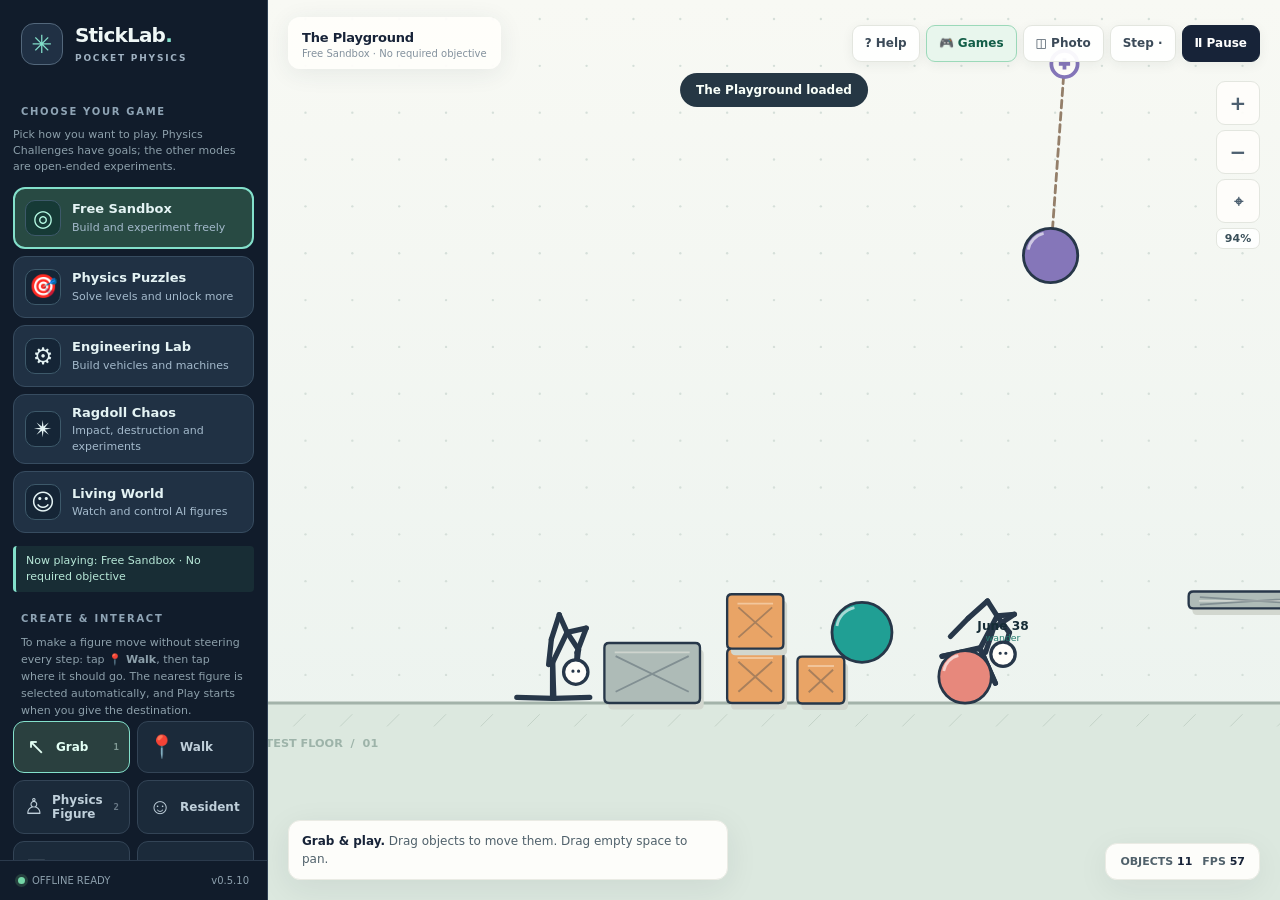
==== src/index.html @ 04e7315c "StickLab v0.5.10: mobile clarity and coordinated carrying" ====
<!DOCTYPE html>
<html lang="en"><head><meta charset="utf-8"><meta name="viewport" content="width=device-width,initial-scale=1,viewport-fit=cover"><meta name="theme-color" content="#111c2b"><title>StickLab · Pocket Physics Sandbox</title><meta name="description" content="Offline-first tiny physics sandbox with stick-figure ragdolls. Works with mouse, keyboard and touch."><link rel="stylesheet" href="./style.css"><link rel="manifest" href="./manifest.webmanifest"><link rel="icon" type="image/svg+xml" href="./icon.svg"></head>
<body><div class="app">
<aside id="sidebar" class="side" aria-label="Sandbox tools"><header class="brand"><div class="brandmark" aria-hidden="true">✳</div><div><h1>StickLab<span style="color:#83e0cb">.</span></h1><small>POCKET PHYSICS</small></div></header><div class="side-scroll">
<div class="eyebrow" id="gameModeSection">Choose Your Game</div>
<p class="fineprint game-intro">Pick how you want to play. Physics Challenges have goals; the other modes are open-ended experiments.</p>
<div class="game-grid" role="group" aria-label="Choose a StickLab game mode">
<button type="button" class="game-card active" data-game="sandbox" aria-pressed="true"><span class="game-symbol">◎</span><span><b>Free Sandbox</b><small>Build and experiment freely</small></span></button>
<button type="button" class="game-card" data-game="puzzles" aria-pressed="false"><span class="game-symbol">🎯</span><span><b>Physics Puzzles</b><small>Solve levels and unlock more</small></span></button>
<button type="button" class="game-card" data-game="engineering" aria-pressed="false"><span class="game-symbol">⚙</span><span><b>Engineering Lab</b><small>Build vehicles and machines</small></span></button>
<button type="button" class="game-card" data-game="chaos" aria-pressed="false"><span class="game-symbol">✴</span><span><b>Ragdoll Chaos</b><small>Impact, destruction and experiments</small></span></button>
<button type="button" class="game-card" data-game="living" aria-pressed="false"><span class="game-symbol">☺</span><span><b>Living World</b><small>Watch and control AI figures</small></span></button>
</div>
<p id="gameModeStatus" class="game-mode-status" aria-live="polite">Now playing: Free Sandbox · No required objective</p>
<div class="eyebrow">Create &amp; interact</div><p class="fineprint">To make a figure move without steering every step: tap <b>📍 Walk</b>, then tap where it should go. The nearest figure is selected automatically, and Play starts when you give the destination.</p><div class="tool-grid" id="toolGrid">
<button class="tool active" data-tool="grab" aria-pressed="true"><span class="glyph">↖</span>Grab <kbd>1</kbd></button><button class="tool walk-tool" data-tool="goto" aria-pressed="false"><span class="glyph">📍</span>Walk</button><button class="tool" data-tool="figure" title="Physical stick figure that can be dragged, pushed, attached or walked"><span class="glyph">♙</span>Physics Figure <kbd>2</kbd></button><button class="tool" data-tool="living"><span class="glyph">☺</span>Resident</button>
<button class="tool" data-tool="box"><span class="glyph">▣</span>Box <kbd>3</kbd></button><button class="tool" data-tool="ball"><span class="glyph">●</span>Ball <kbd>4</kbd></button>
<button class="tool" data-tool="anchor"><span class="glyph">⊕</span>Anchor <kbd>5</kbd></button><button class="tool" data-tool="rope"><span class="glyph">⌁</span>Rope <kbd>6</kbd></button>
<button class="tool" data-tool="spring"><span class="glyph">〽</span>Spring <kbd>7</kbd></button><button class="tool" data-tool="hinge"><span class="glyph">⚙</span>Hinge <kbd>9</kbd></button><button class="tool" data-tool="detach"><span class="glyph">✂</span>Detach</button><button class="tool" data-tool="wheel"><span class="glyph">◉</span>Wheel</button><button class="tool" data-tool="cart"><span class="glyph">▰</span>Motor Cart</button><button class="tool" data-tool="motor"><span class="glyph">⚡</span>Motor</button><button class="tool" data-tool="erase"><span class="glyph">⌫</span>Erase <kbd>8</kbd></button></div>
<div class="eyebrow">Living figures</div>
<label class="resident-toggle"><input type="checkbox" id="aiEnabled" checked> Enable autonomous inhabitants</label>
<p class="fineprint" id="residentStatus" aria-live="polite">Select a resident in Grab mode to take control.</p>
<label class="form-row" for="residentMode">Selected resident's behavior</label><select id="residentMode" aria-label="Resident behavior"><option value="wander">Explore and investigate</option><option value="help">Help · handle nearby objects</option><option value="rest">Rest / idle</option><option value="go">Walking to destination</option></select>
<div class="togglebar"><button class="smallbtn" id="applyResidentMode">Apply behavior</button><button class="smallbtn" id="goHere" type="button">📍 Walk to a point</button><button class="smallbtn" id="dropObject" type="button" disabled>↘ Drop held object</button><button class="smallbtn" id="unhookFigure" type="button">✂ Unhook figure</button><button class="smallbtn" id="releaseResident">Release control</button></div>
<p class="fineprint">Physics Figures are full ragdolls: drag, drop, collide, attach or unhook them. Residents walk automatically. Tap Walk, then tap a destination; a held Help object travels with the resident, and a second resident sharing the grip walks with it. Outside ropes are released and figure bones stay intact. Use Drop held object to release it; Help will ignore that object until the resident moves away or Help is reapplied. Strong pulls can break a grip. The AI toggle affects all figures and does not disable physics.</p>
<div class="eyebrow">Construction material</div><select id="material" aria-label="Select construction material"><option value="wood">Wood · breakable</option><option value="rubber">Rubber · resilient</option><option value="steel">Steel · strongest</option></select><div class="eyebrow" id="challengeSection">Optional Physics Challenges</div><p class="fineprint">Sandbox is always free to play. Choose a level when you want a physics goal; you can return to your sandbox afterward.</p><div class="scene-grid"><button class="scene-btn" data-level="0">01 · First Push</button><button class="scene-btn" data-level="1">02 · Bridge the Gap</button><button class="scene-btn" data-level="2">03 · Over the Wall</button></div><p class="fineprint" id="challengeStatus" aria-live="polite">Sandbox mode · No win condition</p><div class="togglebar"><button class="smallbtn" id="hintLevel">Hint</button><button class="smallbtn" id="restartLevel">Restart level</button><button class="smallbtn" id="nextLevel">Next level</button></div><div class="togglebar"><button class="smallbtn" id="freeSandbox">← Return to Free Sandbox</button></div><div class="eyebrow">Quick worlds</div><div class="scene-grid"><button class="scene-btn" data-scene="playground">Playground</button><button class="scene-btn" data-scene="tower">Tower</button><button class="scene-btn" data-scene="chaos">Chaos</button></div>
<div class="eyebrow">Simulation</div><div class="form-row"><label for="gravity">Gravity</label><strong id="gravNum">780</strong></div><input type="range" id="gravity" min="0" max="1600" step="20" value="780"><div class="form-row"><label for="speed">Time scale</label><strong id="speedNum">1.0×</strong></div><input type="range" id="speed" min="0.25" max="2" step="0.25" value="1"><div class="form-row"><label for="bouncy">Bounce</label><strong id="bounceNum">35%</strong></div><input type="range" id="bouncy" min="0" max="100" step="5" value="35">
<div class="eyebrow">Performance</div><select id="quality" aria-label="Performance profile"><option value="auto">Auto / adaptive</option><option value="eco">Eco / older devices</option><option value="standard">Standard</option><option value="high">High fidelity</option></select>
<div class="eyebrow">World management</div><div class="togglebar"><button class="smallbtn" id="snapshotMenu">Save picture</button></div><label class="form-row" for="saveSlot">Save slot</label><select id="saveSlot" aria-label="Choose world save slot"><option value="1">Slot 1 (v0.1/v0.2 compatible)</option><option value="2">Slot 2</option><option value="3">Slot 3</option></select><div class="togglebar"><button class="smallbtn" id="save">Save</button><button class="smallbtn" id="load">Load</button><button class="smallbtn" id="export">Export</button></div><div class="togglebar"><button class="smallbtn" id="import">Import</button><button class="smallbtn" id="undo">Undo</button><button class="smallbtn" id="reset">Clear</button></div><input type="file" class="hidden" id="fileInput" accept=".json,application/json">
<p class="fineprint">Tap to create. Build carts, motors, and breakable structures. Grab figures and objects to move them. Rope/spring/hinge: tap two objects. Detach: tap a connection or purple anchor to release it; Pin makes new fixed anchors anywhere. Residents explore, dodge hazards and can help push or operate nearby wheels. Motor carts drive themselves; motors can be toggled. Tap a figure to control it with arrows and jump. Drag the empty world to pan; pinch to zoom.</p>
</div><footer class="side-foot"><i class="dot"></i> OFFLINE READY <span style="margin-left:auto">v0.5.10</span></footer></aside>
<main class="stage" id="stage"><canvas id="canvas" aria-label="Interactive physics sandbox world"></canvas>
<div class="topbar"><div class="world-chip"><b id="worldTitle">The Playground</b><p id="subTitle">Everything is an experiment.</p></div><div class="top-actions"><button class="action iconbutton mobilemenu hidden" id="openMenu" aria-label="Open tools">☰</button><button class="action desktop" id="help">? Help</button><button class="action challenge-action" id="challengeAction" type="button" aria-label="Choose a game type">🎮 Games</button><button class="action desktop" id="snapshot" title="Save scene picture">◫ <span class="desktopword">Photo</span></button><button class="action" id="step" title="Advance one physics step">Step ·</button><button class="action main" id="pause">Ⅱ Pause</button></div></div>
<div class="mission-objective hidden" id="missionObjective" role="status" aria-live="polite"></div>
<div class="zoom" role="group" aria-label="Camera zoom and position"><button type="button" id="zoomIn" aria-label="Zoom in">+</button><button type="button" id="zoomOut" aria-label="Zoom out">−</button><button type="button" id="recenter" aria-label="Recenter camera" style="font-size:16px">⌖</button><span class="camera-feedback" id="cameraFeedback" aria-live="polite">100%</span></div>
<div id="notice" class="notice" role="status" aria-live="polite"></div>
<div class="status"><div class="hint" id="hint"><b>Grab &amp; play.</b> Drag objects, or choose a tool to create something.</div><div class="counter"><div>OBJECTS <span id="objectCount">0</span></div><div>FPS <span id="fps">60</span></div></div></div>
<div class="controlpad" id="controlpad" role="group" aria-label="Figure movement controls"><span class="control-label" id="controlHint" role="status">Arrows select a figure</span><button type="button" data-hold="left" aria-label="Select figure and move left">◀</button><button type="button" data-hold="jump" aria-label="Select figure and jump">↑</button><button type="button" data-hold="right" aria-label="Select figure and move right">▶</button></div>
<div class="mobiletools" id="mobileTools"><button data-tool="grab" class="active"><em>↖</em>Grab</button><button data-tool="goto" aria-label="Walk to a point"><em>📍</em>Walk</button><button type="button" id="unhookMobile" aria-label="Unhook a stick figure from ropes" title="Free a figure from external ropes and hinges"><em>✂</em>Unhook</button><button data-tool="figure" aria-label="Add a physics stick figure" title="Place a physical stick figure"><em>♙</em>Physics</button><button data-tool="living"><em>☺</em>Resident</button><button data-tool="box"><em>▣</em>Box</button><button data-tool="ball"><em>●</em>Ball</button><button data-tool="anchor"><em>⊕</em>Pin</button><button data-tool="rope"><em>⌁</em>Rope</button><button data-tool="spring"><em>〽</em>Spring</button><button data-tool="hinge"><em>⚙</em>Hinge</button><button data-tool="detach"><em>✂</em>Detach</button><button data-tool="wheel"><em>◉</em>Wheel</button><button data-tool="cart"><em>▰</em>Cart</button><button data-tool="motor"><em>⚡</em>Motor</button><button data-tool="erase"><em>⌫</em>Erase</button></div>
<section id="puzzlePicker" class="puzzle-picker hidden" role="dialog" aria-modal="true" aria-hidden="true" aria-labelledby="puzzlePickerTitle">
<div class="puzzle-picker-panel">
<div class="puzzle-picker-top">
<div><p class="puzzle-eyebrow">PHYSICS CHALLENGES · OPTIONAL</p><h2 id="puzzlePickerTitle">Choose a physics level</h2><p>Get the blue ball into the green goal using anything you build. Each solved level unlocks the next.</p></div>
<button id="closePuzzlePicker" type="button" class="puzzle-picker-close" aria-label="Close level selector">×</button>
</div>
<div class="puzzle-picker-levels">
<button type="button" data-picker-level="0" class="puzzle-picker-level"><span class="level-marker">01</span><span><strong>First Push</strong><small>Move the ball across the floor.</small></span><b class="level-state">PLAY</b></button>
<button type="button" data-picker-level="1" class="puzzle-picker-level"><span class="level-marker">02</span><span><strong>Bridge the Gap</strong><small>Build a way off the raised platform.</small></span><b class="level-state">LOCKED</b></button>
<button type="button" data-picker-level="2" class="puzzle-picker-level"><span class="level-marker">03</span><span><strong>Over the Wall</strong><small>Find a solution beyond the wall.</small></span><b class="level-state">LOCKED</b></button>
</div>
<p id="puzzlePickerStatus" role="status" aria-live="polite">Level 1 is ready. Finish it to unlock Level 2.</p>
<button id="backFromPuzzlePicker" type="button" class="puzzle-picker-back">← Back to Games</button>
</div>
</section><div id="modalWrap" class="modalwrap" role="presentation"><section class="modal" role="dialog" aria-modal="true" aria-labelledby="modalTitle"><button class="close" id="closeModal" aria-label="Close">×</button><h2 id="modalTitle">Welcome to StickLab</h2><p>Build a little world. Watch its physics. Then see what happens when you interfere.</p><ul><li><b>Grab:</b> drag figures, objects or empty space to pan.</li><li><b>Build:</b> place boxes, balls, anchors and articulated stick figures.</li><li><b>Connect:</b> tap two objects with Rope or Spring selected. Anchors make fixed suspension points.</li><li><b>Live:</b> place a Resident to explore, investigate, avoid hazards and help with experiments. Select one using Grab to take over, then Release to resume its decisions.</li><li><b>Play:</b> tap a stick figure in Grab mode; move with A/D or arrows, jump with W/↑/space. On touch, use the on-screen buttons.</li><li><b>Tools:</b> keys 1–8 switch tools. Scroll to zoom. Space pauses when no figure is being controlled.</li><li><b>Game Modes:</b> use the visible 🎮 Games button to choose Sandbox, Physics Puzzles, Engineering, Ragdoll Chaos or Living World. These are different starting worlds with the same physics tools.</li><li><b>Optional levels:</b> choose Physics Puzzles, then pick a level. Move the blue ball into the green goal, then return to your preserved sandbox whenever you like.</li><li><b>Keep it:</b> Save/Load use device storage; Export/Import transfer scenes between devices.</li></ul><div class="modalactions"><button id="startGame">Start experimenting</button><button class="secondary" id="helpClose">Close</button></div></section></div>
</main></div><script src="./core.js"></script><script src="./levels.js"></script><script src="./machines.js"></script><script src="./inhabitants.js"></script><script src="./locomotion.js"></script><script src="./game.js"></script><script>if((location.protocol==='https:'||location.hostname==='localhost')&&'serviceWorker' in navigator){navigator.serviceWorker.register('./sw.js').catch(function(){})}</script></body></html>
---- src/style.css ----
:root{--ink:#172338;--muted:#708099;--side:#111c2b;--side2:#1b2a3c;--accent:#ffad65;--accent2:#83e0cb;--paper:#f4f5ef;--outline:#dfe4e6;--white:#fff;--danger:#ff7275}*{box-sizing:border-box}html,body{margin:0;height:100%;width:100%;overflow:hidden;font-family:system-ui,-apple-system,'Segoe UI',Roboto,Arial,sans-serif;background:var(--side);color:var(--ink)}button,input,select{font:inherit}button{cursor:pointer}button:focus-visible,input:focus-visible,select:focus-visible{outline:3px solid var(--accent);outline-offset:2px}button:disabled{opacity:.35;cursor:not-allowed}.app{display:grid;grid-template-columns:268px minmax(0,1fr);height:100%;height:100dvh}.side{background:var(--side);color:#eff7f6;display:flex;flex-direction:column;min-height:0;z-index:4;border-right:1px solid #304154}.brand{padding:23px 21px 17px;display:flex;align-items:center;gap:12px}.brandmark{width:42px;height:42px;border:1px solid #53677b;border-radius:13px;display:grid;place-items:center;background:#203044;color:var(--accent2);font-size:25px;font-weight:600}.brand h1{font-size:20px;line-height:1.1;letter-spacing:-.8px;margin:0}.brand small{color:#9fb1c1;letter-spacing:1.8px;font-size:9px;font-weight:800}.side-scroll{padding:3px 13px 16px;overflow:auto;min-height:0;scrollbar-width:thin;scrollbar-color:#435466 transparent}.eyebrow{text-transform:uppercase;font-size:10px;letter-spacing:1.7px;color:#8fa4b5;font-weight:800;margin:21px 8px 10px}.tool-grid{display:grid;grid-template-columns:repeat(2,minmax(0,1fr));gap:7px}.tool{display:flex;align-items:center;gap:8px;text-align:left;padding:12px 10px;border:1px solid #334456;color:#bfcfda;background:#1b2a3a;border-radius:11px;min-height:52px;transition:background .12s,border-color .12s;font-size:12px;font-weight:700}.tool:hover,.smallbtn:hover{background:#283c4d}.tool.active{background:#2a403f;border-color:var(--accent2);color:#e3fff5}.glyph{width:24px;font-size:22px;text-align:center;font-weight:500;font-family:Arial,sans-serif}.tool kbd{margin-left:auto;font-size:9px;opacity:.48}.scene-grid{display:grid;grid-template-columns:repeat(3,1fr);gap:6px}.scene-btn{color:#c9d8dc;background:#203044;border:1px solid #344556;border-radius:9px;padding:9px 0;font-weight:700;font-size:11px}.scene-btn:hover{border-color:var(--accent)}.form-row{display:flex;align-items:center;justify-content:space-between;gap:8px;margin:10px 8px 4px;color:#bfced7;font-size:12px}.form-row strong{font-size:12px;color:#fff;font-variant-numeric:tabular-nums}input[type=range]{width:calc(100% - 16px);margin:6px 8px 10px;accent-color:var(--accent2);height:10px;cursor:pointer}.mode-row{display:flex;margin:8px 7px;gap:6px}.mode{flex:1;background:#1b2a3a;color:#a5b8c6;border:1px solid #34485a;border-radius:9px;padding:9px;font-size:12px;font-weight:700}.mode.active{border-color:var(--accent);color:#fff;background:#363a3f}.fineprint{font-size:11px;line-height:1.55;color:#8c9faa;margin:9px 8px 2px}.side-foot{padding:14px 18px;border-top:1px solid #2b3a4c;color:#8da0ad;display:flex;align-items:center;gap:7px;font-size:10px}.dot{display:inline-block;width:7px;height:7px;background:#74d6a7;border-radius:50%;box-shadow:0 0 0 3px #253f3d}.stage{position:relative;min-width:0;min-height:0;overflow:hidden;background:var(--paper)}canvas{width:100%;height:100%;display:block;touch-action:none;cursor:crosshair}.topbar{position:absolute;top:17px;left:20px;right:20px;display:flex;align-items:center;gap:8px;pointer-events:none;z-index:2}.topbar>*{pointer-events:auto}.world-chip{border-radius:12px;background:#fffefbf0;box-shadow:0 4px 24px #263c4b15;padding:10px 14px;min-width:174px}.world-chip b{font-size:13px;letter-spacing:-.2px}.world-chip p{margin:2px 0 0;font-size:10px;color:#83919d}.top-actions{display:flex;gap:6px;margin-left:auto;flex-wrap:wrap;justify-content:flex-end}.action{border:1px solid #e3e6df;background:#fffffff0;color:#3b4a58;border-radius:9px;min-height:37px;padding:0 12px;font-size:12px;font-weight:750;box-shadow:0 3px 12px #1c2b3710}.action:hover{background:#f5fff9}.action.main{background:var(--ink);color:#fff;border-color:var(--ink)}.action.main:hover{background:#31445c}.action.danger:hover{color:#d53945}.iconbutton{font-size:16px;min-width:38px;padding:0 10px}.status{position:absolute;bottom:20px;left:20px;right:20px;display:flex;align-items:flex-end;gap:10px;pointer-events:none;z-index:2}.hint{background:#fffefcf2;border:1px solid #eaebe4;border-radius:12px;padding:11px 13px;max-width:440px;font-size:12px;line-height:1.5;color:#50616b;box-shadow:0 8px 32px #18273314}.hint b{color:var(--ink)}.counter{margin-left:auto;display:flex;gap:10px;background:#fffefcf0;border:1px solid #eaebe4;border-radius:12px;padding:11px 14px;white-space:nowrap;box-shadow:0 8px 32px #18273310;font-weight:800;font-size:11px;color:#50616b}.counter span{color:#172338}.zoom{position:absolute;right:20px;top:81px;display:flex;flex-direction:column;gap:5px;z-index:2}.zoom button{background:#fffefbe8;border:1px solid #e3e6df;border-radius:9px;color:#4d6070;width:36px;height:36px;font-weight:800;font-size:20px}.controlpad{position:absolute;bottom:92px;right:20px;display:none;gap:7px;z-index:2}.controlpad button{touch-action:none;user-select:none;width:48px;height:48px;background:#192838dd;border:1px solid #52687a;color:white;border-radius:12px;font-weight:900;font-size:18px}.controlpad button:active{background:#ffad65;color:#202c39}.mobiletools{display:none}.notice{position:absolute;left:50%;top:73px;transform:translateX(-50%);background:#1b2d3cf2;color:#f8fff9;padding:10px 16px;border-radius:999px;font-size:12px;font-weight:700;opacity:0;pointer-events:none;transition:opacity .16s;z-index:6;max-width:90%;text-align:center}.notice.show{opacity:1}.modalwrap{position:absolute;inset:0;background:#08172788;z-index:10;display:none;align-items:center;justify-content:center;padding:20px}.modalwrap.open{display:flex}.modal{background:white;border-radius:20px;padding:24px;width:min(520px,100%);box-shadow:0 16px 80px #0004}.modal h2{font-size:22px;margin:0 0 8px;letter-spacing:-.6px}.modal p,.modal li{color:#596b76;font-size:13px;line-height:1.6}.modal ul{padding-left:19px}.modal .close{float:right;border:0;background:#edf1ef;border-radius:7px;padding:5px 10px;font-size:17px}.modal .modalactions{display:flex;gap:9px;flex-wrap:wrap}.modal .modalactions button{background:#172338;color:#fff;border:0;padding:10px 15px;border-radius:9px}.modal .modalactions button.secondary{background:#edf2f1;color:#172338}.togglebar{display:flex;gap:8px;margin:14px 6px 2px}.smallbtn{padding:9px 11px;border:1px solid #34485a;background:#203044;color:#bed0d9;border-radius:9px;font-size:11px;flex:1;font-weight:700}select{background:#203044;border:1px solid #34485a;border-radius:8px;padding:9px;color:#fff;width:calc(100% - 16px);margin:5px 8px}.hidden{display:none!important}@media(max-width:900px){.app{grid-template-columns:218px minmax(0,1fr)}.brand{padding:19px 12px}.side-scroll{padding:0 8px 12px}.tool{padding:10px 7px;gap:5px}.topbar{top:12px;left:12px;right:12px}.world-chip{min-width:145px}.status{bottom:12px;left:12px;right:12px}.hint{font-size:11px}.action{padding:0 9px;font-size:11px}}@media(max-width:690px){.app{display:block}.side{position:absolute;left:0;top:0;bottom:0;width:min(300px,85vw);box-shadow:8px 0 30px #09182730;transform:translateX(-105%);transition:transform .16s;z-index:8}.side.open{transform:translateX(0)}.stage{height:100%;height:100dvh}.topbar{top:10px;left:9px;right:9px}.world-chip{padding:9px 11px;min-width:134px}.world-chip b{font-size:12px}.top-actions{gap:4px}.action{font-size:11px;min-height:35px;padding:0 9px}.action.desktop{display:none}.top-actions .mobilemenu{display:block}.zoom{top:78px;right:10px}.status{bottom:79px;left:10px;right:10px}.hint{max-width:270px;padding:9px 10px;font-size:11px}.counter{padding:8px 10px;gap:6px;font-size:10px}.mobiletools{position:absolute;bottom:0;left:0;right:0;display:flex;gap:5px;overflow-x:auto;padding:7px 8px calc(7px + env(safe-area-inset-bottom,0px));background:#142132f5;z-index:3;scrollbar-width:none}.mobiletools::-webkit-scrollbar{display:none}.mobiletools button{border:1px solid #35485b;background:#203246;color:#d6e5e9;border-radius:9px;padding:7px 11px;min-width:59px;display:flex;flex-direction:column;align-items:center;gap:2px;font-size:10px;font-weight:750}.mobiletools button.active{border-color:#83e0cb;color:#9ff2dc;background:#304840}.mobiletools button em{font-style:normal;font-size:18px}.controlpad{display:flex;bottom:174px;right:10px}.notice{top:60px}}@media(max-width:380px){.world-chip{min-width:117px}.topbar .world-chip p{font-size:9px}.counter{display:none}.hint{max-width:225px}}

/* Challenge controls and vehicle affordances. Low-end devices keep the same simple styling. */
.scene-btn:disabled{opacity:.43;cursor:not-allowed;filter:grayscale(1)}
.scene-btn[data-level].active{background:#daeee5;border-color:#209f94;color:#16594d}
#challengeStatus{min-height:2.5em;margin:8px 0;font-size:12px;line-height:1.45}
#nextLevel:disabled{opacity:.4;cursor:not-allowed}

/* Compact living-world controls scale down without decorative bitmaps. */
.resident-toggle{display:flex;align-items:center;gap:9px;font-size:12px;line-height:1.35;margin:12px 0;color:#b8ddd0}
.resident-toggle input{width:18px;height:18px;accent-color:#209f94;flex:none}
#residentStatus{min-height:3em}
#residentMode:disabled,#applyResidentMode:disabled,#releaseResident:disabled{opacity:.5;cursor:not-allowed}

/* Mobile interaction fixes: visible camera feedback and large, reachable tap targets. */
.zoom{z-index:5}
.zoom button{width:44px;height:44px;min-width:44px;min-height:44px;touch-action:manipulation;cursor:pointer}
.zoom button:active{background:#d9f5ec;color:#165447}
.camera-feedback{display:block;font-size:11px;text-align:center;color:#394f59;background:#fffffff2;border:1px solid #e3e6df;border-radius:7px;padding:3px 0;font-weight:750;pointer-events:none}
.controlpad{z-index:5;flex-wrap:wrap;justify-content:flex-end;max-width:220px}
.controlpad .control-label{flex-basis:100%;text-align:center;color:#192838;background:#ffffffef;border-radius:8px;padding:5px 7px;font-size:11px;font-weight:750;letter-spacing:.05px;line-height:1.3;pointer-events:none}
.controlpad button{min-width:52px;min-height:52px;cursor:pointer}

/* Responsive game chrome — layout follows both screen dimensions and touch input.
   The Canvas remains unobstructed and the full tool palette stays reachable. */
@media (max-width:690px), (max-width:1180px) and (pointer:coarse) {
  .app{display:block;min-height:0;width:100%;height:100%;height:100dvh}
  .side{position:absolute;left:0;top:0;bottom:0;width:min(300px,88vw);box-shadow:8px 0 30px #09182730;transform:translateX(-105%);transition:transform .16s;z-index:8}
  .side.open{transform:translateX(0)}
  .stage{height:100%;height:100dvh;min-width:0}
  .topbar{top:calc(8px + env(safe-area-inset-top,0px));left:calc(9px + env(safe-area-inset-left,0px));right:calc(9px + env(safe-area-inset-right,0px));display:grid;grid-template-columns:minmax(0,1fr);align-items:start;gap:7px;z-index:4}
  .world-chip{min-width:0;width:100%;max-width:none;padding:8px 11px}
  .world-chip b{display:block;white-space:nowrap;overflow:hidden;text-overflow:ellipsis;font-size:12px}
  .world-chip p{white-space:nowrap;overflow:hidden;text-overflow:ellipsis}
  .top-actions{margin:0;width:100%;display:grid;grid-template-columns:repeat(4,minmax(0,1fr));align-items:stretch;gap:5px;flex-wrap:nowrap}
  .action{min-height:44px;min-width:0;height:44px;padding:0 4px;font-size:11px;white-space:nowrap;overflow:hidden;text-overflow:ellipsis}
  .action.desktop{display:none}
  .top-actions .mobilemenu{display:block}
  .zoom{top:calc(139px + env(safe-area-inset-top,0px));right:calc(10px + env(safe-area-inset-right,0px));left:auto;z-index:5}
  .status{bottom:calc(80px + env(safe-area-inset-bottom,0px));left:calc(10px + env(safe-area-inset-left,0px));right:calc(10px + env(safe-area-inset-right,0px))}
  .hint{max-width:min(60vw,270px);padding:9px 10px;font-size:11px}
  .counter{padding:8px 10px;gap:6px;font-size:10px}
  .controlpad{display:flex;bottom:calc(154px + env(safe-area-inset-bottom,0px));right:calc(10px + env(safe-area-inset-right,0px));z-index:5}
  .mobiletools{position:absolute;bottom:0;left:0;right:0;display:flex;gap:5px;overflow-x:auto;padding:7px calc(8px + env(safe-area-inset-right,0px)) calc(7px + env(safe-area-inset-bottom,0px)) calc(8px + env(safe-area-inset-left,0px));background:#142132f5;z-index:3;scrollbar-width:none}
  .mobiletools::-webkit-scrollbar{display:none}
  .mobiletools button{border:1px solid #35485b;background:#203246;color:#d6e5e9;border-radius:9px;padding:7px 11px;min-width:59px;min-height:50px;display:flex;flex-direction:column;align-items:center;gap:2px;font-size:10px;font-weight:750}
  .mobiletools button.active{border-color:#83e0cb;color:#9ff2dc;background:#304840}
  .mobiletools button em{font-style:normal;font-size:18px}
  .notice{top:calc(125px + env(safe-area-inset-top,0px));max-width:75%;font-size:11px}
}
/* A very short portrait uses a horizontal camera row to clear the D-pad. */
@media (max-width:690px) and (max-height:620px) and (orientation:portrait) {
  .zoom{top:calc(137px + env(safe-area-inset-top,0px));left:calc(10px + env(safe-area-inset-left,0px));right:auto;flex-direction:row;align-items:center}
  .camera-feedback{min-width:47px;padding:10px 4px}
  .status .counter{display:none}
}
/* Horizontal touch tablets have room for one toolbar line and an unobscured stage. */
@media (min-width:691px) and (min-height:561px) and (max-width:1180px) and (pointer:coarse) {
  .topbar{display:flex;align-items:center;gap:8px}
  .world-chip{width:auto;flex:0 1 190px}
  .top-actions{display:flex;width:auto;flex:0 0 auto;margin-left:auto;gap:6px}
  .action{min-width:44px;padding:0 10px}
  .zoom{top:calc(78px + env(safe-area-inset-top,0px))}
  .notice{top:calc(75px + env(safe-area-inset-top,0px))}
}
/* Short, rotated screens: action row, camera row, then gameplay with movement pad.
   HUD statistics are hidden, but still available in the tools/settings drawer. */
@media (max-height:560px) and (orientation:landscape) and (pointer:coarse),
       (max-width:690px) and (max-height:560px) and (orientation:landscape) {
  .topbar{top:calc(7px + env(safe-area-inset-top,0px));left:calc(8px + env(safe-area-inset-left,0px));right:calc(8px + env(safe-area-inset-right,0px));display:grid;grid-template-columns:minmax(92px,28%) minmax(0,1fr);gap:7px;align-items:center}
  .world-chip{height:44px;min-width:0;width:100%;padding:6px 8px;overflow:hidden}
  .world-chip b{font-size:11px}
  .world-chip p{font-size:9px;margin-top:0}
  .top-actions{display:grid;grid-template-columns:repeat(4,minmax(0,1fr));gap:4px;width:100%;margin:0}
  .action{min-width:0;min-height:44px;height:44px;padding:0 3px;font-size:clamp(10px,1.6vw,12px)}
  .zoom{top:calc(65px + env(safe-area-inset-top,0px));left:calc(8px + env(safe-area-inset-left,0px));right:auto;flex-direction:row;align-items:center;gap:5px}
  .zoom button{width:40px;height:40px;min-width:40px;min-height:40px}
  .camera-feedback{min-width:43px;padding:9px 3px}
  .controlpad{bottom:calc(72px + env(safe-area-inset-bottom,0px));right:calc(8px + env(safe-area-inset-right,0px));max-width:202px;gap:5px}
  .controlpad button{min-width:46px;width:46px;min-height:46px;height:46px}
  .controlpad .control-label{padding:3px 5px;font-size:10px}
  .status{display:none}
  .notice{top:calc(58px + env(safe-area-inset-top,0px));left:61%;max-width:40%}
  .mobiletools button{min-height:46px}
}
/* Tiny views: retain touch targets and remove nonessential button words. */
@media (max-width:380px) {
  .top-actions #snapshot .desktopword{display:none}
  .topbar .world-chip p{font-size:10px}
  .hint{max-width:190px}
}

/* Optional levels are discoverable without obstructing sandbox play. */
.challenge-action{background:#e8f6ed;color:#135e48;border-color:#9bd9b9;font-weight:850}
.challenge-action:hover,.challenge-action:focus-visible{background:#d9f4e6}
.mission-objective{position:absolute;top:78px;left:20px;max-width:min(410px,calc(100% - 125px));z-index:3;background:#e9fff0f4;border:1px solid #93d6b1;color:#174b35;box-shadow:0 5px 20px #1b392016;border-radius:11px;padding:10px 13px;font-size:12px;font-weight:700;line-height:1.4;pointer-events:none}
.hint-tool{display:block;color:#526675;font-size:11px;margin-top:5px;font-weight:400}
#challengeSection{scroll-margin-block:22px}
@media (max-width:1050px) and (min-width:691px){
 .top-actions #snapshot{display:none}
 .topbar{gap:6px}
 .topbar .world-chip{min-width:0;flex-shrink:1}
}
@media (max-width:690px),(max-width:1180px) and (pointer:coarse){
 .mission-objective{top:calc(140px + env(safe-area-inset-top,0px));left:calc(10px + env(safe-area-inset-left,0px));max-width:calc(100% - 85px);font-size:11px;padding:8px 10px}
 .top-actions .challenge-action{padding:0 3px;font-size:11px}
}
@media (max-height:620px) and (pointer:coarse),(max-height:620px) and (max-width:690px){
 .mission-objective{display:none}
}

/* Real game-type selection: readable in the narrow Android drawer and on desktop. */
#gameModeSection{scroll-margin-top:10px}
.game-intro{margin:7px 0 12px;line-height:1.45}
.game-grid{display:grid;grid-template-columns:1fr;gap:7px;margin:9px 0 13px}
.game-card{width:100%;min-height:62px;display:flex;align-items:center;gap:11px;padding:9px 11px;text-align:left;background:#203144;color:#e4f3f4;border:1px solid #374c60;border-radius:12px;cursor:pointer;touch-action:manipulation;transition:background .1s,border-color .1s}
.game-card .game-symbol{width:36px;min-width:36px;height:36px;display:flex;align-items:center;justify-content:center;font-size:23px;background:#152536;border:1px solid #3d596a;border-radius:10px}
.game-card b{display:block;font-size:13px;line-height:1.35}
.game-card small{display:block;font-size:11px;color:#a4bacc;line-height:1.4;margin-top:2px}
.game-card.active,.game-card[aria-pressed="true"]{background:#284a43;border:2px solid #83e0cb;padding:8px 10px}
.game-card.active .game-symbol{background:#163a36;color:#b5fbe4}
.game-card:focus-visible{outline:3px solid #ffad65;outline-offset:2px}
.game-mode-status{font-size:11px;color:#b7e8d8;line-height:1.45;border-left:3px solid #83e0cb;padding:7px 10px;margin:0 0 17px;background:#182d35;border-radius:4px}
@media (max-width:690px),(max-width:1180px) and (pointer:coarse) {
 .top-actions .challenge-action{font-size:11px;white-space:nowrap;min-width:0}
 .game-card{min-height:64px}
}

/* Dedicated Physics Puzzle chooser: independent of sidebar scroll position. */
.puzzle-picker{position:fixed;inset:0;z-index:40;display:flex;justify-content:center;align-items:center;background:#0b182acb;padding:calc(12px + env(safe-area-inset-top,0px)) calc(12px + env(safe-area-inset-right,0px)) calc(12px + env(safe-area-inset-bottom,0px)) calc(12px + env(safe-area-inset-left,0px))}
.puzzle-picker-panel{width:min(520px,100%);max-height:100%;overflow-y:auto;overscroll-behavior:contain;border-radius:18px;padding:clamp(16px,4vw,26px);background:#f8faf8;box-shadow:0 22px 80px #04132475;color:#18283a}
.puzzle-picker-top{display:flex;align-items:flex-start;justify-content:space-between;gap:12px}
.puzzle-picker-top h2{margin:0;font-size:clamp(19px,4vw,26px);line-height:1.15}
.puzzle-picker-top p{font-size:13px;color:#526777;line-height:1.45;margin:7px 0 14px}
.puzzle-picker-top .puzzle-eyebrow{font-size:10px;color:#197d67;font-weight:850;letter-spacing:1.3px;margin:0 0 6px}
.puzzle-picker-close{flex:0 0 44px;width:44px;height:44px;border-radius:11px;background:#e9efed;border:1px solid #d5e1da;color:#233b47;font-size:26px}
.puzzle-picker-levels{display:grid;gap:9px}
.puzzle-picker-level{width:100%;min-height:75px;display:flex;gap:12px;align-items:center;text-align:left;padding:12px;border:2px solid #b0d9c9;border-radius:12px;background:#effbf3;color:#172e36;cursor:pointer;touch-action:manipulation}
.puzzle-picker-level:focus-visible{outline:3px solid #ffac5a;outline-offset:2px}
.puzzle-picker-level .level-marker{display:grid;place-items:center;width:42px;height:42px;flex:0 0 42px;border-radius:11px;background:#c8efe1;color:#19624c;font-size:17px;font-weight:850}
.puzzle-picker-level>span:nth-child(2){flex:1;min-width:0}
.puzzle-picker-level strong{display:block;font-size:15px}
.puzzle-picker-level small{display:block;font-size:12px;line-height:1.4;color:#586e74;margin-top:3px}
.puzzle-picker-level .level-state{font-size:11px;letter-spacing:.3px;color:#157654;white-space:nowrap}
.puzzle-picker-level[disabled]{cursor:not-allowed;border-color:#e1e7e6;background:#f1f3f3;opacity:.76}
.puzzle-picker-level[disabled] .level-marker{background:#dfe5e4;color:#617479}
.puzzle-picker-level[disabled] .level-state{color:#758486}
#puzzlePickerStatus{font-size:12px;color:#49635a;margin:12px 0;line-height:1.5}
.puzzle-picker-back{width:100%;min-height:44px;border-radius:10px;border:1px solid #d2ded9;background:white;color:#38525b;font-size:13px;font-weight:750}
@media (max-height:480px) and (orientation:landscape){
 .puzzle-picker{align-items:stretch;padding:6px calc(8px + env(safe-area-inset-right,0px)) 6px calc(8px + env(safe-area-inset-left,0px))}
 .puzzle-picker-panel{width:min(680px,100%);padding:10px 16px}
 .puzzle-picker-top p{margin:3px 0 7px}
 .puzzle-picker-levels{grid-template-columns:repeat(3,minmax(0,1fr));gap:6px}
 .puzzle-picker-level{min-height:66px;padding:7px;gap:5px;flex-wrap:wrap}
 .puzzle-picker-level .level-marker{width:28px;height:28px;flex:0 0 28px;font-size:11px}
 .puzzle-picker-level strong{font-size:12px}
 .puzzle-picker-level small{font-size:10px}
 .puzzle-picker-level .level-state{font-size:10px}
 #puzzlePickerStatus{margin:7px 0}
}

/* A sidebar animating out must never intercept a quick destination tap. */
@media (max-width:690px), (max-width:1180px) and (pointer:coarse) {
 .side:not(.open){pointer-events:none}
 .side.open{pointer-events:auto}
}
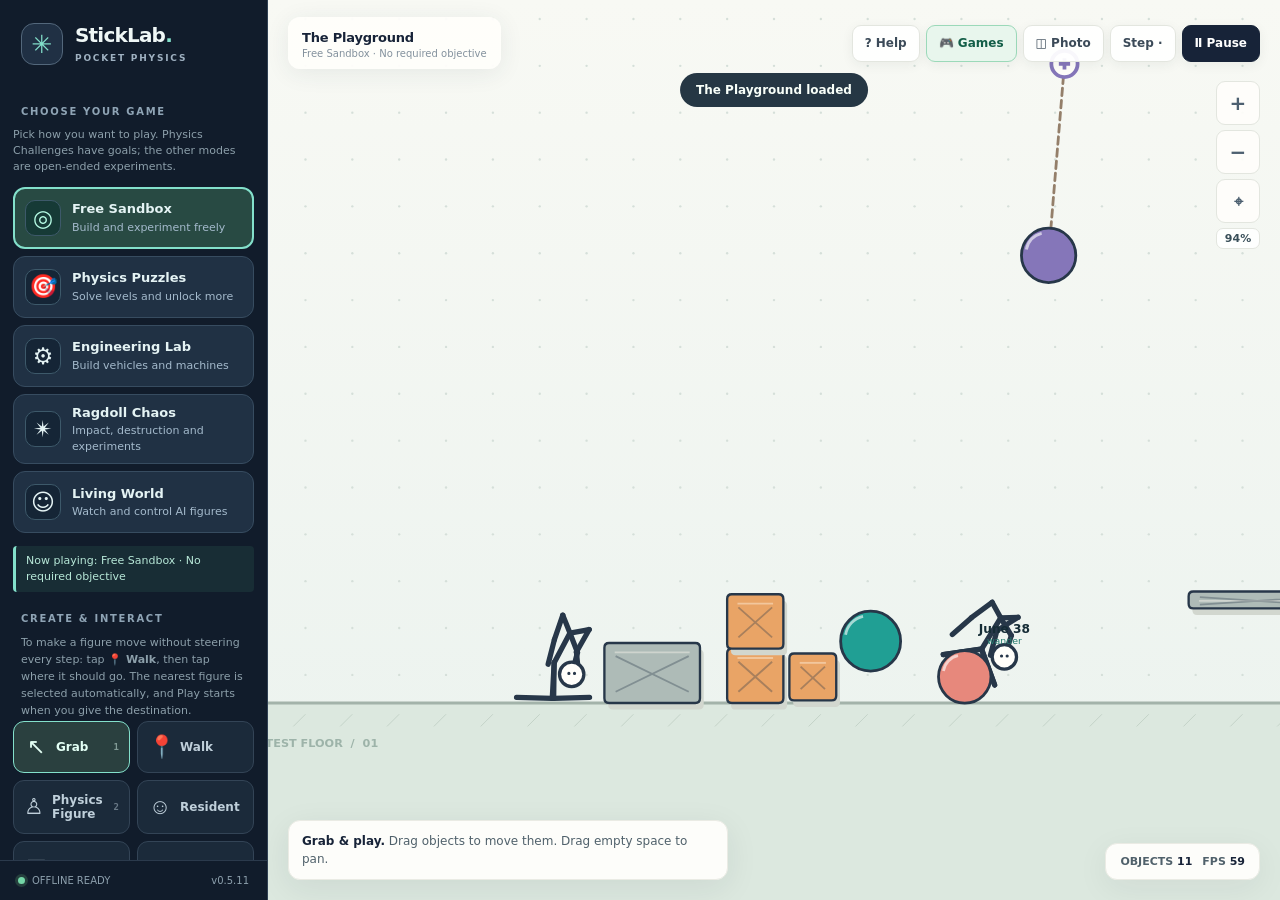
==== commit ca3bd452: "StickLab v0.5.11: add Double Gate challenge" ====
--- a/src/index.html
+++ b/src/index.html
@@ -23,12 +23,12 @@
 <label class="form-row" for="residentMode">Selected resident's behavior</label><select id="residentMode" aria-label="Resident behavior"><option value="wander">Explore and investigate</option><option value="help">Help · handle nearby objects</option><option value="rest">Rest / idle</option><option value="go">Walking to destination</option></select>
 <div class="togglebar"><button class="smallbtn" id="applyResidentMode">Apply behavior</button><button class="smallbtn" id="goHere" type="button">📍 Walk to a point</button><button class="smallbtn" id="dropObject" type="button" disabled>↘ Drop held object</button><button class="smallbtn" id="unhookFigure" type="button">✂ Unhook figure</button><button class="smallbtn" id="releaseResident">Release control</button></div>
 <p class="fineprint">Physics Figures are full ragdolls: drag, drop, collide, attach or unhook them. Residents walk automatically. Tap Walk, then tap a destination; a held Help object travels with the resident, and a second resident sharing the grip walks with it. Outside ropes are released and figure bones stay intact. Use Drop held object to release it; Help will ignore that object until the resident moves away or Help is reapplied. Strong pulls can break a grip. The AI toggle affects all figures and does not disable physics.</p>
-<div class="eyebrow">Construction material</div><select id="material" aria-label="Select construction material"><option value="wood">Wood · breakable</option><option value="rubber">Rubber · resilient</option><option value="steel">Steel · strongest</option></select><div class="eyebrow" id="challengeSection">Optional Physics Challenges</div><p class="fineprint">Sandbox is always free to play. Choose a level when you want a physics goal; you can return to your sandbox afterward.</p><div class="scene-grid"><button class="scene-btn" data-level="0">01 · First Push</button><button class="scene-btn" data-level="1">02 · Bridge the Gap</button><button class="scene-btn" data-level="2">03 · Over the Wall</button></div><p class="fineprint" id="challengeStatus" aria-live="polite">Sandbox mode · No win condition</p><div class="togglebar"><button class="smallbtn" id="hintLevel">Hint</button><button class="smallbtn" id="restartLevel">Restart level</button><button class="smallbtn" id="nextLevel">Next level</button></div><div class="togglebar"><button class="smallbtn" id="freeSandbox">← Return to Free Sandbox</button></div><div class="eyebrow">Quick worlds</div><div class="scene-grid"><button class="scene-btn" data-scene="playground">Playground</button><button class="scene-btn" data-scene="tower">Tower</button><button class="scene-btn" data-scene="chaos">Chaos</button></div>
+<div class="eyebrow">Construction material</div><select id="material" aria-label="Select construction material"><option value="wood">Wood · breakable</option><option value="rubber">Rubber · resilient</option><option value="steel">Steel · strongest</option></select><div class="eyebrow" id="challengeSection">Optional Physics Challenges</div><p class="fineprint">Sandbox is always free to play. Choose a level when you want a physics goal; you can return to your sandbox afterward.</p><div class="scene-grid"><button class="scene-btn" data-level="0">01 · First Push</button><button class="scene-btn" data-level="1">02 · Bridge the Gap</button><button class="scene-btn" data-level="2">03 · Over the Wall</button><button class="scene-btn" data-level="3">04 · Double Gate</button></div><p class="fineprint" id="challengeStatus" aria-live="polite">Sandbox mode · No win condition</p><div class="togglebar"><button class="smallbtn" id="hintLevel">Hint</button><button class="smallbtn" id="restartLevel">Restart level</button><button class="smallbtn" id="nextLevel">Next level</button></div><div class="togglebar"><button class="smallbtn" id="freeSandbox">← Return to Free Sandbox</button></div><div class="eyebrow">Quick worlds</div><div class="scene-grid"><button class="scene-btn" data-scene="playground">Playground</button><button class="scene-btn" data-scene="tower">Tower</button><button class="scene-btn" data-scene="chaos">Chaos</button></div>
 <div class="eyebrow">Simulation</div><div class="form-row"><label for="gravity">Gravity</label><strong id="gravNum">780</strong></div><input type="range" id="gravity" min="0" max="1600" step="20" value="780"><div class="form-row"><label for="speed">Time scale</label><strong id="speedNum">1.0×</strong></div><input type="range" id="speed" min="0.25" max="2" step="0.25" value="1"><div class="form-row"><label for="bouncy">Bounce</label><strong id="bounceNum">35%</strong></div><input type="range" id="bouncy" min="0" max="100" step="5" value="35">
 <div class="eyebrow">Performance</div><select id="quality" aria-label="Performance profile"><option value="auto">Auto / adaptive</option><option value="eco">Eco / older devices</option><option value="standard">Standard</option><option value="high">High fidelity</option></select>
 <div class="eyebrow">World management</div><div class="togglebar"><button class="smallbtn" id="snapshotMenu">Save picture</button></div><label class="form-row" for="saveSlot">Save slot</label><select id="saveSlot" aria-label="Choose world save slot"><option value="1">Slot 1 (v0.1/v0.2 compatible)</option><option value="2">Slot 2</option><option value="3">Slot 3</option></select><div class="togglebar"><button class="smallbtn" id="save">Save</button><button class="smallbtn" id="load">Load</button><button class="smallbtn" id="export">Export</button></div><div class="togglebar"><button class="smallbtn" id="import">Import</button><button class="smallbtn" id="undo">Undo</button><button class="smallbtn" id="reset">Clear</button></div><input type="file" class="hidden" id="fileInput" accept=".json,application/json">
 <p class="fineprint">Tap to create. Build carts, motors, and breakable structures. Grab figures and objects to move them. Rope/spring/hinge: tap two objects. Detach: tap a connection or purple anchor to release it; Pin makes new fixed anchors anywhere. Residents explore, dodge hazards and can help push or operate nearby wheels. Motor carts drive themselves; motors can be toggled. Tap a figure to control it with arrows and jump. Drag the empty world to pan; pinch to zoom.</p>
-</div><footer class="side-foot"><i class="dot"></i> OFFLINE READY <span style="margin-left:auto">v0.5.10</span></footer></aside>
+</div><footer class="side-foot"><i class="dot"></i> OFFLINE READY <span style="margin-left:auto">v0.5.11</span></footer></aside>
 <main class="stage" id="stage"><canvas id="canvas" aria-label="Interactive physics sandbox world"></canvas>
 <div class="topbar"><div class="world-chip"><b id="worldTitle">The Playground</b><p id="subTitle">Everything is an experiment.</p></div><div class="top-actions"><button class="action iconbutton mobilemenu hidden" id="openMenu" aria-label="Open tools">☰</button><button class="action desktop" id="help">? Help</button><button class="action challenge-action" id="challengeAction" type="button" aria-label="Choose a game type">🎮 Games</button><button class="action desktop" id="snapshot" title="Save scene picture">◫ <span class="desktopword">Photo</span></button><button class="action" id="step" title="Advance one physics step">Step ·</button><button class="action main" id="pause">Ⅱ Pause</button></div></div>
 <div class="mission-objective hidden" id="missionObjective" role="status" aria-live="polite"></div>
@@ -47,6 +47,7 @@
 <button type="button" data-picker-level="0" class="puzzle-picker-level"><span class="level-marker">01</span><span><strong>First Push</strong><small>Move the ball across the floor.</small></span><b class="level-state">PLAY</b></button>
 <button type="button" data-picker-level="1" class="puzzle-picker-level"><span class="level-marker">02</span><span><strong>Bridge the Gap</strong><small>Build a way off the raised platform.</small></span><b class="level-state">LOCKED</b></button>
 <button type="button" data-picker-level="2" class="puzzle-picker-level"><span class="level-marker">03</span><span><strong>Over the Wall</strong><small>Find a solution beyond the wall.</small></span><b class="level-state">LOCKED</b></button>
+<button type="button" data-picker-level="3" class="puzzle-picker-level"><span class="level-marker">04</span><span><strong>Double Gate</strong><small>Clear two fixed gates with one physical setup.</small></span><b class="level-state">LOCKED</b></button>
 </div>
 <p id="puzzlePickerStatus" role="status" aria-live="polite">Level 1 is ready. Finish it to unlock Level 2.</p>
 <button id="backFromPuzzlePicker" type="button" class="puzzle-picker-back">← Back to Games</button>
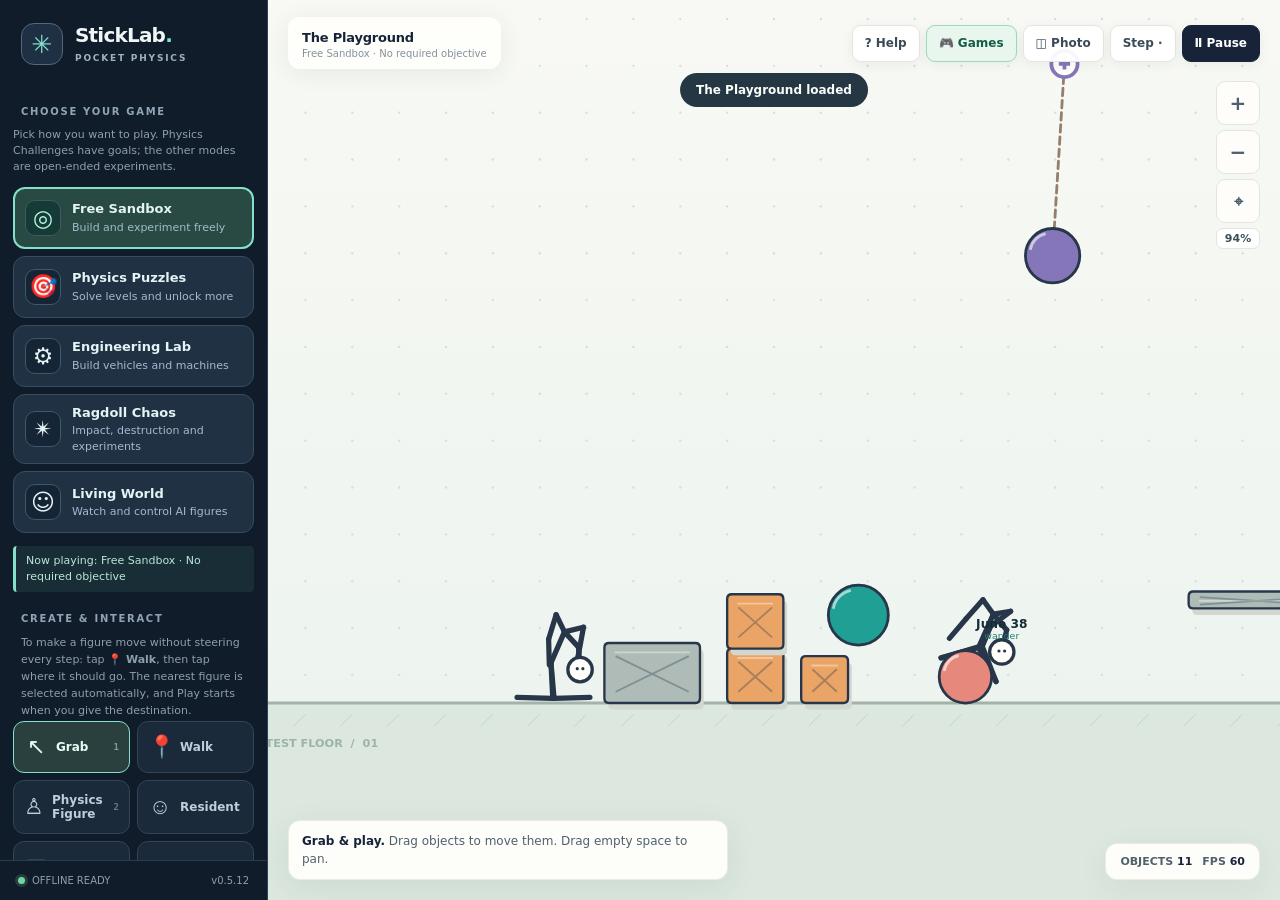
==== commit 6950ccab: "StickLab v0.5.12: plan multi-barrier movement and coordinate carries" ====
--- a/src/index.html
+++ b/src/index.html
@@ -28,7 +28,7 @@
 <div class="eyebrow">Performance</div><select id="quality" aria-label="Performance profile"><option value="auto">Auto / adaptive</option><option value="eco">Eco / older devices</option><option value="standard">Standard</option><option value="high">High fidelity</option></select>
 <div class="eyebrow">World management</div><div class="togglebar"><button class="smallbtn" id="snapshotMenu">Save picture</button></div><label class="form-row" for="saveSlot">Save slot</label><select id="saveSlot" aria-label="Choose world save slot"><option value="1">Slot 1 (v0.1/v0.2 compatible)</option><option value="2">Slot 2</option><option value="3">Slot 3</option></select><div class="togglebar"><button class="smallbtn" id="save">Save</button><button class="smallbtn" id="load">Load</button><button class="smallbtn" id="export">Export</button></div><div class="togglebar"><button class="smallbtn" id="import">Import</button><button class="smallbtn" id="undo">Undo</button><button class="smallbtn" id="reset">Clear</button></div><input type="file" class="hidden" id="fileInput" accept=".json,application/json">
 <p class="fineprint">Tap to create. Build carts, motors, and breakable structures. Grab figures and objects to move them. Rope/spring/hinge: tap two objects. Detach: tap a connection or purple anchor to release it; Pin makes new fixed anchors anywhere. Residents explore, dodge hazards and can help push or operate nearby wheels. Motor carts drive themselves; motors can be toggled. Tap a figure to control it with arrows and jump. Drag the empty world to pan; pinch to zoom.</p>
-</div><footer class="side-foot"><i class="dot"></i> OFFLINE READY <span style="margin-left:auto">v0.5.11</span></footer></aside>
+</div><footer class="side-foot"><i class="dot"></i> OFFLINE READY <span style="margin-left:auto">v0.5.12</span></footer></aside>
 <main class="stage" id="stage"><canvas id="canvas" aria-label="Interactive physics sandbox world"></canvas>
 <div class="topbar"><div class="world-chip"><b id="worldTitle">The Playground</b><p id="subTitle">Everything is an experiment.</p></div><div class="top-actions"><button class="action iconbutton mobilemenu hidden" id="openMenu" aria-label="Open tools">☰</button><button class="action desktop" id="help">? Help</button><button class="action challenge-action" id="challengeAction" type="button" aria-label="Choose a game type">🎮 Games</button><button class="action desktop" id="snapshot" title="Save scene picture">◫ <span class="desktopword">Photo</span></button><button class="action" id="step" title="Advance one physics step">Step ·</button><button class="action main" id="pause">Ⅱ Pause</button></div></div>
 <div class="mission-objective hidden" id="missionObjective" role="status" aria-live="polite"></div>
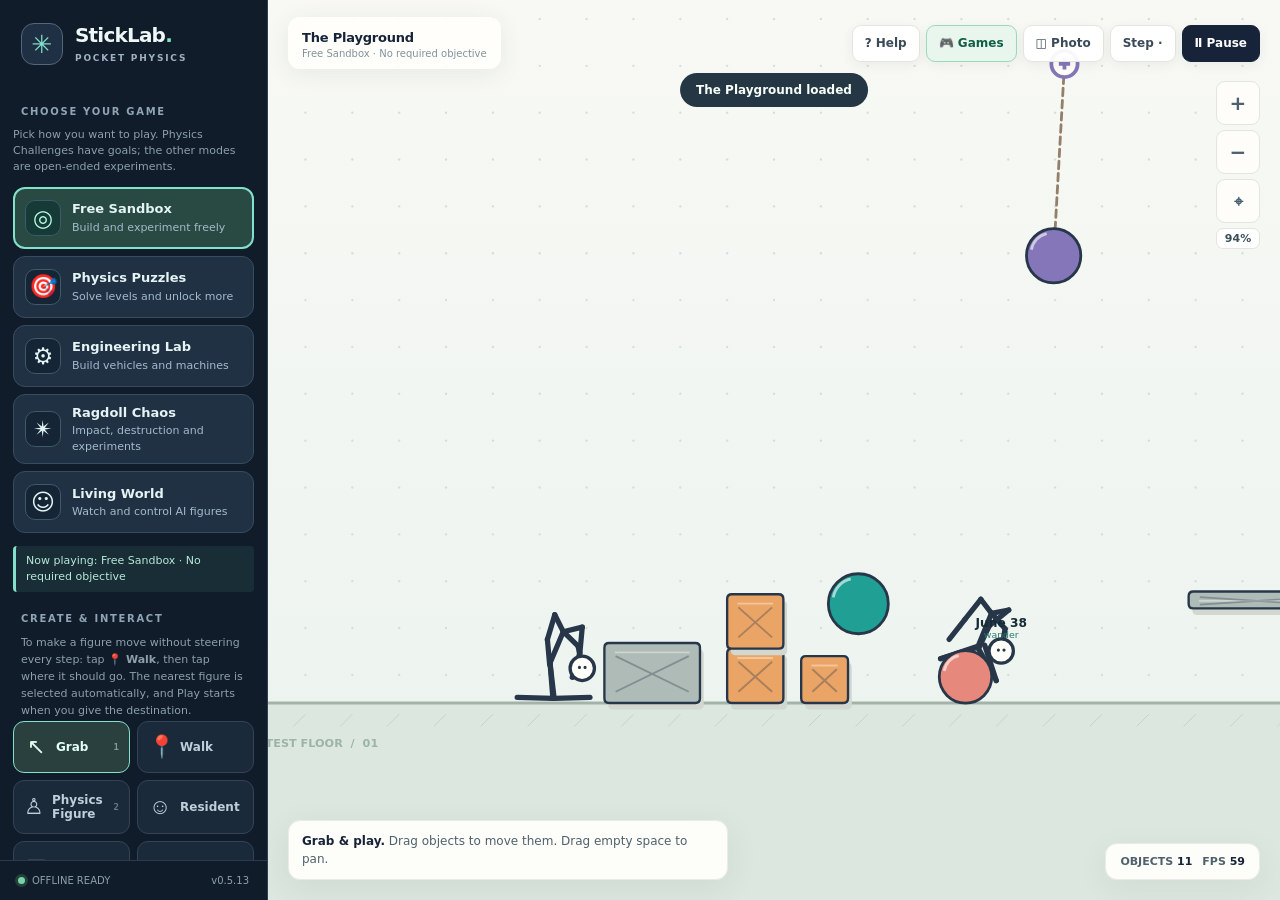
==== commit d173d43e: "StickLab v0.5.13: add physical ledge climbing" ====
--- a/src/index.html
+++ b/src/index.html
@@ -28,7 +28,7 @@
 <div class="eyebrow">Performance</div><select id="quality" aria-label="Performance profile"><option value="auto">Auto / adaptive</option><option value="eco">Eco / older devices</option><option value="standard">Standard</option><option value="high">High fidelity</option></select>
 <div class="eyebrow">World management</div><div class="togglebar"><button class="smallbtn" id="snapshotMenu">Save picture</button></div><label class="form-row" for="saveSlot">Save slot</label><select id="saveSlot" aria-label="Choose world save slot"><option value="1">Slot 1 (v0.1/v0.2 compatible)</option><option value="2">Slot 2</option><option value="3">Slot 3</option></select><div class="togglebar"><button class="smallbtn" id="save">Save</button><button class="smallbtn" id="load">Load</button><button class="smallbtn" id="export">Export</button></div><div class="togglebar"><button class="smallbtn" id="import">Import</button><button class="smallbtn" id="undo">Undo</button><button class="smallbtn" id="reset">Clear</button></div><input type="file" class="hidden" id="fileInput" accept=".json,application/json">
 <p class="fineprint">Tap to create. Build carts, motors, and breakable structures. Grab figures and objects to move them. Rope/spring/hinge: tap two objects. Detach: tap a connection or purple anchor to release it; Pin makes new fixed anchors anywhere. Residents explore, dodge hazards and can help push or operate nearby wheels. Motor carts drive themselves; motors can be toggled. Tap a figure to control it with arrows and jump. Drag the empty world to pan; pinch to zoom.</p>
-</div><footer class="side-foot"><i class="dot"></i> OFFLINE READY <span style="margin-left:auto">v0.5.12</span></footer></aside>
+</div><footer class="side-foot"><i class="dot"></i> OFFLINE READY <span style="margin-left:auto">v0.5.13</span></footer></aside>
 <main class="stage" id="stage"><canvas id="canvas" aria-label="Interactive physics sandbox world"></canvas>
 <div class="topbar"><div class="world-chip"><b id="worldTitle">The Playground</b><p id="subTitle">Everything is an experiment.</p></div><div class="top-actions"><button class="action iconbutton mobilemenu hidden" id="openMenu" aria-label="Open tools">☰</button><button class="action desktop" id="help">? Help</button><button class="action challenge-action" id="challengeAction" type="button" aria-label="Choose a game type">🎮 Games</button><button class="action desktop" id="snapshot" title="Save scene picture">◫ <span class="desktopword">Photo</span></button><button class="action" id="step" title="Advance one physics step">Step ·</button><button class="action main" id="pause">Ⅱ Pause</button></div></div>
 <div class="mission-objective hidden" id="missionObjective" role="status" aria-live="polite"></div>
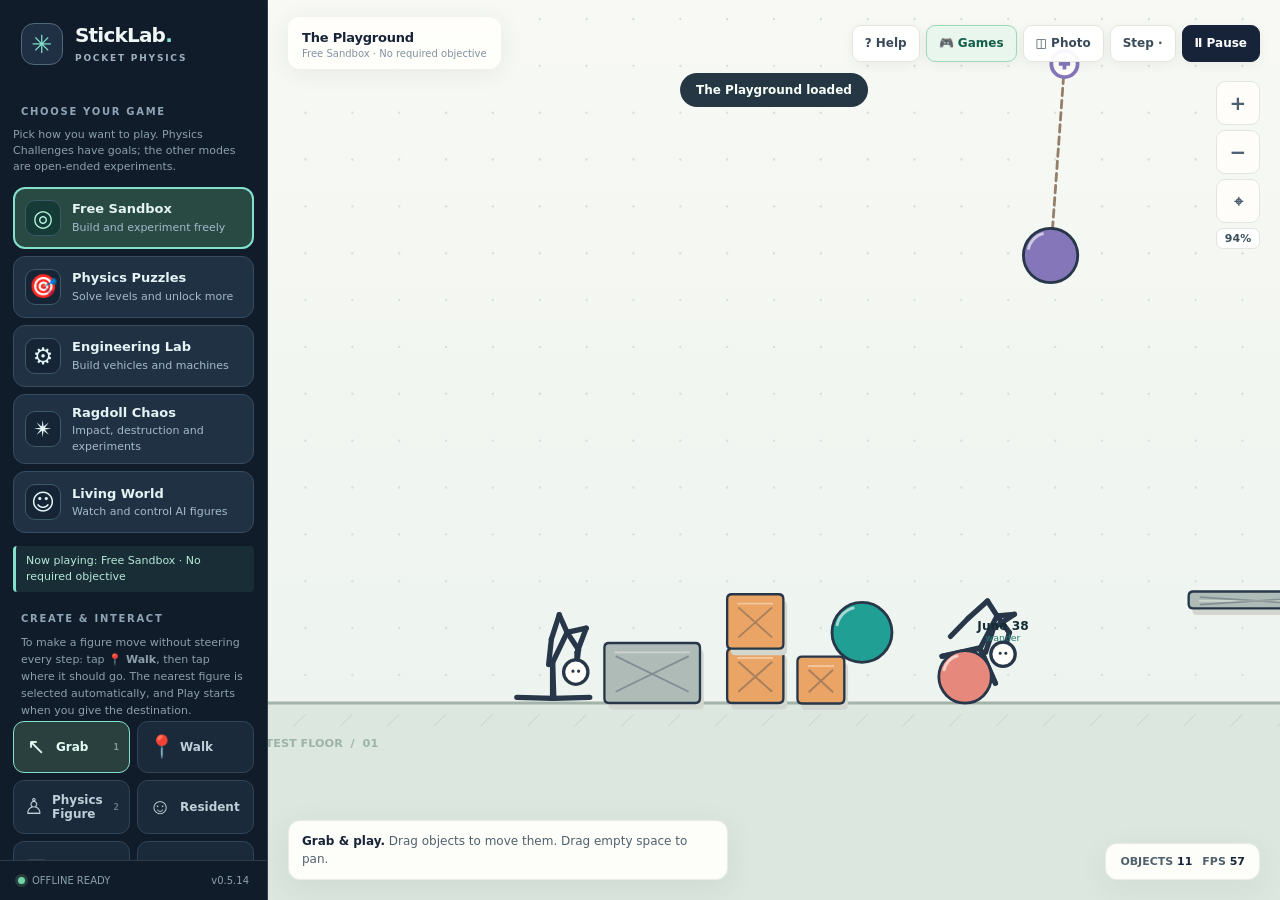
==== commit 9e16354d: "StickLab v0.5.14: make Walk cancellation reliable" ====
--- a/src/index.html
+++ b/src/index.html
@@ -28,7 +28,7 @@
 <div class="eyebrow">Performance</div><select id="quality" aria-label="Performance profile"><option value="auto">Auto / adaptive</option><option value="eco">Eco / older devices</option><option value="standard">Standard</option><option value="high">High fidelity</option></select>
 <div class="eyebrow">World management</div><div class="togglebar"><button class="smallbtn" id="snapshotMenu">Save picture</button></div><label class="form-row" for="saveSlot">Save slot</label><select id="saveSlot" aria-label="Choose world save slot"><option value="1">Slot 1 (v0.1/v0.2 compatible)</option><option value="2">Slot 2</option><option value="3">Slot 3</option></select><div class="togglebar"><button class="smallbtn" id="save">Save</button><button class="smallbtn" id="load">Load</button><button class="smallbtn" id="export">Export</button></div><div class="togglebar"><button class="smallbtn" id="import">Import</button><button class="smallbtn" id="undo">Undo</button><button class="smallbtn" id="reset">Clear</button></div><input type="file" class="hidden" id="fileInput" accept=".json,application/json">
 <p class="fineprint">Tap to create. Build carts, motors, and breakable structures. Grab figures and objects to move them. Rope/spring/hinge: tap two objects. Detach: tap a connection or purple anchor to release it; Pin makes new fixed anchors anywhere. Residents explore, dodge hazards and can help push or operate nearby wheels. Motor carts drive themselves; motors can be toggled. Tap a figure to control it with arrows and jump. Drag the empty world to pan; pinch to zoom.</p>
-</div><footer class="side-foot"><i class="dot"></i> OFFLINE READY <span style="margin-left:auto">v0.5.13</span></footer></aside>
+</div><footer class="side-foot"><i class="dot"></i> OFFLINE READY <span style="margin-left:auto">v0.5.14</span></footer></aside>
 <main class="stage" id="stage"><canvas id="canvas" aria-label="Interactive physics sandbox world"></canvas>
 <div class="topbar"><div class="world-chip"><b id="worldTitle">The Playground</b><p id="subTitle">Everything is an experiment.</p></div><div class="top-actions"><button class="action iconbutton mobilemenu hidden" id="openMenu" aria-label="Open tools">☰</button><button class="action desktop" id="help">? Help</button><button class="action challenge-action" id="challengeAction" type="button" aria-label="Choose a game type">🎮 Games</button><button class="action desktop" id="snapshot" title="Save scene picture">◫ <span class="desktopword">Photo</span></button><button class="action" id="step" title="Advance one physics step">Step ·</button><button class="action main" id="pause">Ⅱ Pause</button></div></div>
 <div class="mission-objective hidden" id="missionObjective" role="status" aria-live="polite"></div>
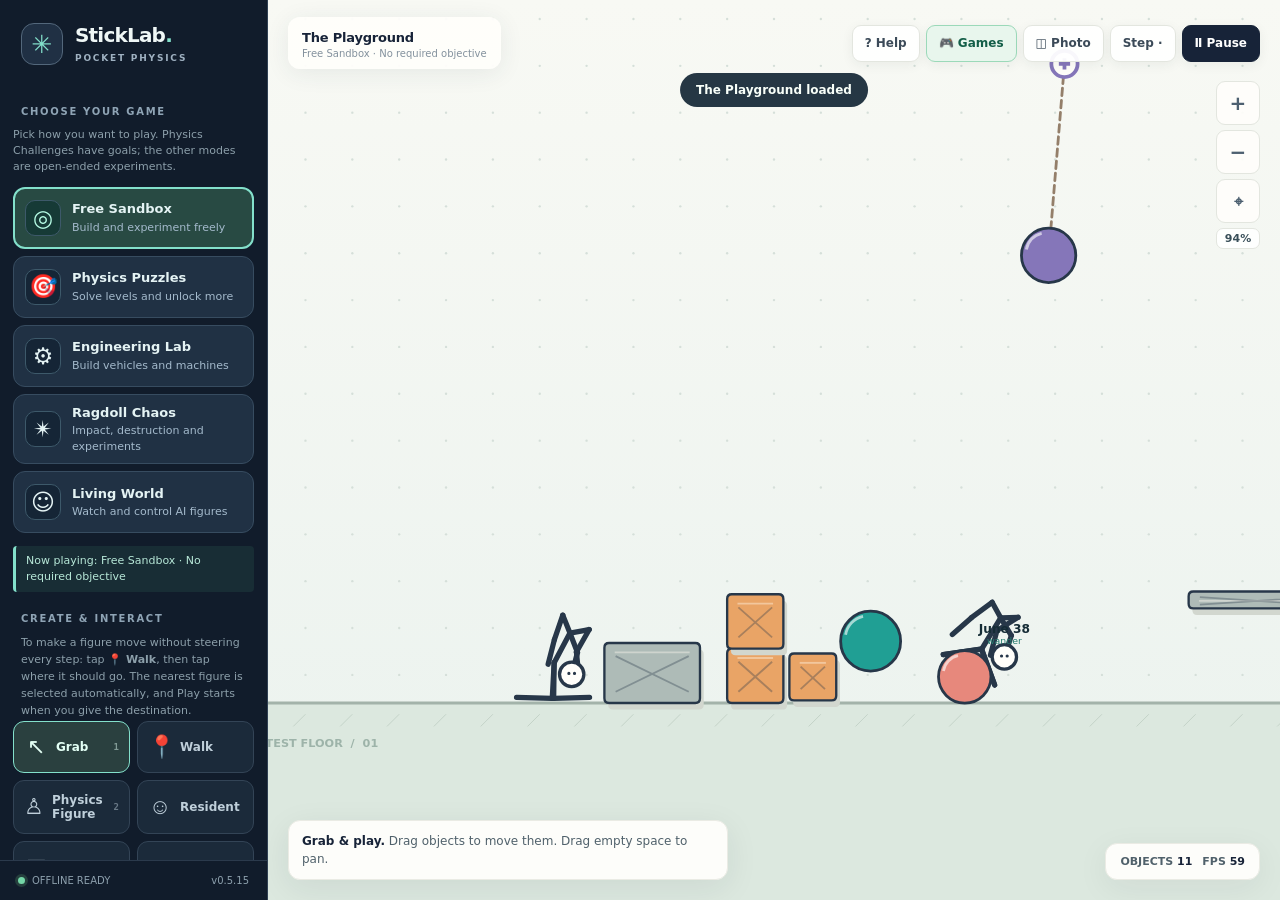
==== commit 823ae854: "StickLab v0.5.15: size-aware coordinated carries" ====
--- a/src/index.html
+++ b/src/index.html
@@ -28,7 +28,7 @@
 <div class="eyebrow">Performance</div><select id="quality" aria-label="Performance profile"><option value="auto">Auto / adaptive</option><option value="eco">Eco / older devices</option><option value="standard">Standard</option><option value="high">High fidelity</option></select>
 <div class="eyebrow">World management</div><div class="togglebar"><button class="smallbtn" id="snapshotMenu">Save picture</button></div><label class="form-row" for="saveSlot">Save slot</label><select id="saveSlot" aria-label="Choose world save slot"><option value="1">Slot 1 (v0.1/v0.2 compatible)</option><option value="2">Slot 2</option><option value="3">Slot 3</option></select><div class="togglebar"><button class="smallbtn" id="save">Save</button><button class="smallbtn" id="load">Load</button><button class="smallbtn" id="export">Export</button></div><div class="togglebar"><button class="smallbtn" id="import">Import</button><button class="smallbtn" id="undo">Undo</button><button class="smallbtn" id="reset">Clear</button></div><input type="file" class="hidden" id="fileInput" accept=".json,application/json">
 <p class="fineprint">Tap to create. Build carts, motors, and breakable structures. Grab figures and objects to move them. Rope/spring/hinge: tap two objects. Detach: tap a connection or purple anchor to release it; Pin makes new fixed anchors anywhere. Residents explore, dodge hazards and can help push or operate nearby wheels. Motor carts drive themselves; motors can be toggled. Tap a figure to control it with arrows and jump. Drag the empty world to pan; pinch to zoom.</p>
-</div><footer class="side-foot"><i class="dot"></i> OFFLINE READY <span style="margin-left:auto">v0.5.14</span></footer></aside>
+</div><footer class="side-foot"><i class="dot"></i> OFFLINE READY <span style="margin-left:auto">v0.5.15</span></footer></aside>
 <main class="stage" id="stage"><canvas id="canvas" aria-label="Interactive physics sandbox world"></canvas>
 <div class="topbar"><div class="world-chip"><b id="worldTitle">The Playground</b><p id="subTitle">Everything is an experiment.</p></div><div class="top-actions"><button class="action iconbutton mobilemenu hidden" id="openMenu" aria-label="Open tools">☰</button><button class="action desktop" id="help">? Help</button><button class="action challenge-action" id="challengeAction" type="button" aria-label="Choose a game type">🎮 Games</button><button class="action desktop" id="snapshot" title="Save scene picture">◫ <span class="desktopword">Photo</span></button><button class="action" id="step" title="Advance one physics step">Step ·</button><button class="action main" id="pause">Ⅱ Pause</button></div></div>
 <div class="mission-objective hidden" id="missionObjective" role="status" aria-live="polite"></div>
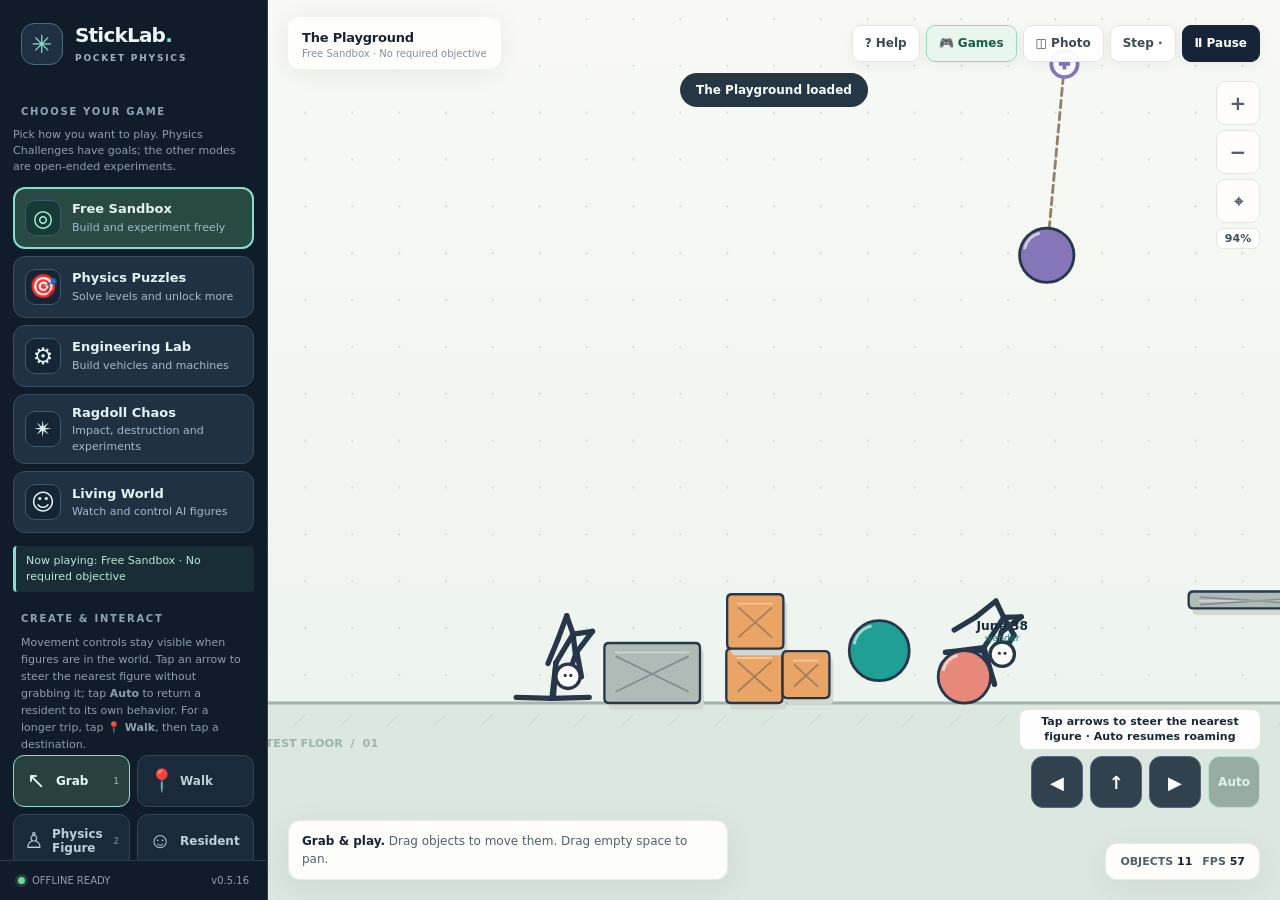
==== commit f9c0b19a: "StickLab v0.5.16: visible controls and reliable recovery" ====
--- a/src/index.html
+++ b/src/index.html
@@ -12,14 +12,14 @@
 <button type="button" class="game-card" data-game="living" aria-pressed="false"><span class="game-symbol">☺</span><span><b>Living World</b><small>Watch and control AI figures</small></span></button>
 </div>
 <p id="gameModeStatus" class="game-mode-status" aria-live="polite">Now playing: Free Sandbox · No required objective</p>
-<div class="eyebrow">Create &amp; interact</div><p class="fineprint">To make a figure move without steering every step: tap <b>📍 Walk</b>, then tap where it should go. The nearest figure is selected automatically, and Play starts when you give the destination.</p><div class="tool-grid" id="toolGrid">
+<div class="eyebrow">Create &amp; interact</div><p class="fineprint">Movement controls stay visible when figures are in the world. Tap an arrow to steer the nearest figure without grabbing it; tap <b>Auto</b> to return a resident to its own behavior. For a longer trip, tap <b>📍 Walk</b>, then tap a destination.</p><div class="tool-grid" id="toolGrid">
 <button class="tool active" data-tool="grab" aria-pressed="true"><span class="glyph">↖</span>Grab <kbd>1</kbd></button><button class="tool walk-tool" data-tool="goto" aria-pressed="false"><span class="glyph">📍</span>Walk</button><button class="tool" data-tool="figure" title="Physical stick figure that can be dragged, pushed, attached or walked"><span class="glyph">♙</span>Physics Figure <kbd>2</kbd></button><button class="tool" data-tool="living"><span class="glyph">☺</span>Resident</button>
 <button class="tool" data-tool="box"><span class="glyph">▣</span>Box <kbd>3</kbd></button><button class="tool" data-tool="ball"><span class="glyph">●</span>Ball <kbd>4</kbd></button>
 <button class="tool" data-tool="anchor"><span class="glyph">⊕</span>Anchor <kbd>5</kbd></button><button class="tool" data-tool="rope"><span class="glyph">⌁</span>Rope <kbd>6</kbd></button>
 <button class="tool" data-tool="spring"><span class="glyph">〽</span>Spring <kbd>7</kbd></button><button class="tool" data-tool="hinge"><span class="glyph">⚙</span>Hinge <kbd>9</kbd></button><button class="tool" data-tool="detach"><span class="glyph">✂</span>Detach</button><button class="tool" data-tool="wheel"><span class="glyph">◉</span>Wheel</button><button class="tool" data-tool="cart"><span class="glyph">▰</span>Motor Cart</button><button class="tool" data-tool="motor"><span class="glyph">⚡</span>Motor</button><button class="tool" data-tool="erase"><span class="glyph">⌫</span>Erase <kbd>8</kbd></button></div>
 <div class="eyebrow">Living figures</div>
 <label class="resident-toggle"><input type="checkbox" id="aiEnabled" checked> Enable autonomous inhabitants</label>
-<p class="fineprint" id="residentStatus" aria-live="polite">Select a resident in Grab mode to take control.</p>
+<p class="fineprint" id="residentStatus" aria-live="polite">Tap an arrow to steer the nearest figure, or use Auto to resume a resident's behavior.</p>
 <label class="form-row" for="residentMode">Selected resident's behavior</label><select id="residentMode" aria-label="Resident behavior"><option value="wander">Explore and investigate</option><option value="help">Help · handle nearby objects</option><option value="rest">Rest / idle</option><option value="go">Walking to destination</option></select>
 <div class="togglebar"><button class="smallbtn" id="applyResidentMode">Apply behavior</button><button class="smallbtn" id="goHere" type="button">📍 Walk to a point</button><button class="smallbtn" id="dropObject" type="button" disabled>↘ Drop held object</button><button class="smallbtn" id="unhookFigure" type="button">✂ Unhook figure</button><button class="smallbtn" id="releaseResident">Release control</button></div>
 <p class="fineprint">Physics Figures are full ragdolls: drag, drop, collide, attach or unhook them. Residents walk automatically. Tap Walk, then tap a destination; a held Help object travels with the resident, and a second resident sharing the grip walks with it. Outside ropes are released and figure bones stay intact. Use Drop held object to release it; Help will ignore that object until the resident moves away or Help is reapplied. Strong pulls can break a grip. The AI toggle affects all figures and does not disable physics.</p>
@@ -27,15 +27,15 @@
 <div class="eyebrow">Simulation</div><div class="form-row"><label for="gravity">Gravity</label><strong id="gravNum">780</strong></div><input type="range" id="gravity" min="0" max="1600" step="20" value="780"><div class="form-row"><label for="speed">Time scale</label><strong id="speedNum">1.0×</strong></div><input type="range" id="speed" min="0.25" max="2" step="0.25" value="1"><div class="form-row"><label for="bouncy">Bounce</label><strong id="bounceNum">35%</strong></div><input type="range" id="bouncy" min="0" max="100" step="5" value="35">
 <div class="eyebrow">Performance</div><select id="quality" aria-label="Performance profile"><option value="auto">Auto / adaptive</option><option value="eco">Eco / older devices</option><option value="standard">Standard</option><option value="high">High fidelity</option></select>
 <div class="eyebrow">World management</div><div class="togglebar"><button class="smallbtn" id="snapshotMenu">Save picture</button></div><label class="form-row" for="saveSlot">Save slot</label><select id="saveSlot" aria-label="Choose world save slot"><option value="1">Slot 1 (v0.1/v0.2 compatible)</option><option value="2">Slot 2</option><option value="3">Slot 3</option></select><div class="togglebar"><button class="smallbtn" id="save">Save</button><button class="smallbtn" id="load">Load</button><button class="smallbtn" id="export">Export</button></div><div class="togglebar"><button class="smallbtn" id="import">Import</button><button class="smallbtn" id="undo">Undo</button><button class="smallbtn" id="reset">Clear</button></div><input type="file" class="hidden" id="fileInput" accept=".json,application/json">
-<p class="fineprint">Tap to create. Build carts, motors, and breakable structures. Grab figures and objects to move them. Rope/spring/hinge: tap two objects. Detach: tap a connection or purple anchor to release it; Pin makes new fixed anchors anywhere. Residents explore, dodge hazards and can help push or operate nearby wheels. Motor carts drive themselves; motors can be toggled. Tap a figure to control it with arrows and jump. Drag the empty world to pan; pinch to zoom.</p>
-</div><footer class="side-foot"><i class="dot"></i> OFFLINE READY <span style="margin-left:auto">v0.5.15</span></footer></aside>
+<p class="fineprint">Tap to create. Build carts, motors, and breakable structures. Tap the movement arrows to steer the nearest figure without grabbing; Auto returns residents to their own behavior. Rope/spring/hinge: tap two objects. Detach: tap a connection or purple anchor to release it; Pin makes new fixed anchors anywhere. Residents explore, dodge hazards and help push or operate nearby objects. Walk assigns a longer destination. Drag the empty world to pan; pinch to zoom.</p>
+</div><footer class="side-foot"><i class="dot"></i> OFFLINE READY <span style="margin-left:auto">v0.5.16</span></footer></aside>
 <main class="stage" id="stage"><canvas id="canvas" aria-label="Interactive physics sandbox world"></canvas>
 <div class="topbar"><div class="world-chip"><b id="worldTitle">The Playground</b><p id="subTitle">Everything is an experiment.</p></div><div class="top-actions"><button class="action iconbutton mobilemenu hidden" id="openMenu" aria-label="Open tools">☰</button><button class="action desktop" id="help">? Help</button><button class="action challenge-action" id="challengeAction" type="button" aria-label="Choose a game type">🎮 Games</button><button class="action desktop" id="snapshot" title="Save scene picture">◫ <span class="desktopword">Photo</span></button><button class="action" id="step" title="Advance one physics step">Step ·</button><button class="action main" id="pause">Ⅱ Pause</button></div></div>
 <div class="mission-objective hidden" id="missionObjective" role="status" aria-live="polite"></div>
 <div class="zoom" role="group" aria-label="Camera zoom and position"><button type="button" id="zoomIn" aria-label="Zoom in">+</button><button type="button" id="zoomOut" aria-label="Zoom out">−</button><button type="button" id="recenter" aria-label="Recenter camera" style="font-size:16px">⌖</button><span class="camera-feedback" id="cameraFeedback" aria-live="polite">100%</span></div>
 <div id="notice" class="notice" role="status" aria-live="polite"></div>
 <div class="status"><div class="hint" id="hint"><b>Grab &amp; play.</b> Drag objects, or choose a tool to create something.</div><div class="counter"><div>OBJECTS <span id="objectCount">0</span></div><div>FPS <span id="fps">60</span></div></div></div>
-<div class="controlpad" id="controlpad" role="group" aria-label="Figure movement controls"><span class="control-label" id="controlHint" role="status">Arrows select a figure</span><button type="button" data-hold="left" aria-label="Select figure and move left">◀</button><button type="button" data-hold="jump" aria-label="Select figure and jump">↑</button><button type="button" data-hold="right" aria-label="Select figure and move right">▶</button></div>
+<div class="controlpad" id="controlpad" role="group" aria-label="Figure movement controls"><span class="control-label" id="controlHint" role="status">Tap an arrow to steer the nearest figure</span><button type="button" data-hold="left" aria-label="Move nearest figure left">◀</button><button type="button" data-hold="jump" aria-label="Jump nearest figure">↑</button><button type="button" data-hold="right" aria-label="Move nearest figure right">▶</button><button type="button" id="releaseControlMobile" aria-label="Auto: return resident to its own behavior" title="Auto · return the resident to autonomous behavior">Auto</button></div>
 <div class="mobiletools" id="mobileTools"><button data-tool="grab" class="active"><em>↖</em>Grab</button><button data-tool="goto" aria-label="Walk to a point"><em>📍</em>Walk</button><button type="button" id="unhookMobile" aria-label="Unhook a stick figure from ropes" title="Free a figure from external ropes and hinges"><em>✂</em>Unhook</button><button data-tool="figure" aria-label="Add a physics stick figure" title="Place a physical stick figure"><em>♙</em>Physics</button><button data-tool="living"><em>☺</em>Resident</button><button data-tool="box"><em>▣</em>Box</button><button data-tool="ball"><em>●</em>Ball</button><button data-tool="anchor"><em>⊕</em>Pin</button><button data-tool="rope"><em>⌁</em>Rope</button><button data-tool="spring"><em>〽</em>Spring</button><button data-tool="hinge"><em>⚙</em>Hinge</button><button data-tool="detach"><em>✂</em>Detach</button><button data-tool="wheel"><em>◉</em>Wheel</button><button data-tool="cart"><em>▰</em>Cart</button><button data-tool="motor"><em>⚡</em>Motor</button><button data-tool="erase"><em>⌫</em>Erase</button></div>
 <section id="puzzlePicker" class="puzzle-picker hidden" role="dialog" aria-modal="true" aria-hidden="true" aria-labelledby="puzzlePickerTitle">
 <div class="puzzle-picker-panel">
--- a/src/style.css
+++ b/src/style.css
@@ -109,6 +109,15 @@
  .mission-objective{display:none}
 }
 
+/* Keep direct movement discoverable even before a figure has been selected. */
+.controlpad{display:flex;max-width:240px}
+.controlpad #releaseControlMobile{min-width:52px;font-size:12px;background:#315044dd;border-color:#83e0cb;color:#dffff4}
+.controlpad #releaseControlMobile:disabled{opacity:.45}
+@media (max-height:560px) and (orientation:landscape) and (pointer:coarse),
+       (max-width:690px) and (max-height:560px) and (orientation:landscape){
+ .controlpad{max-width:202px}
+}
+
 /* Real game-type selection: readable in the narrow Android drawer and on desktop. */
 #gameModeSection{scroll-margin-top:10px}
 .game-intro{margin:7px 0 12px;line-height:1.45}
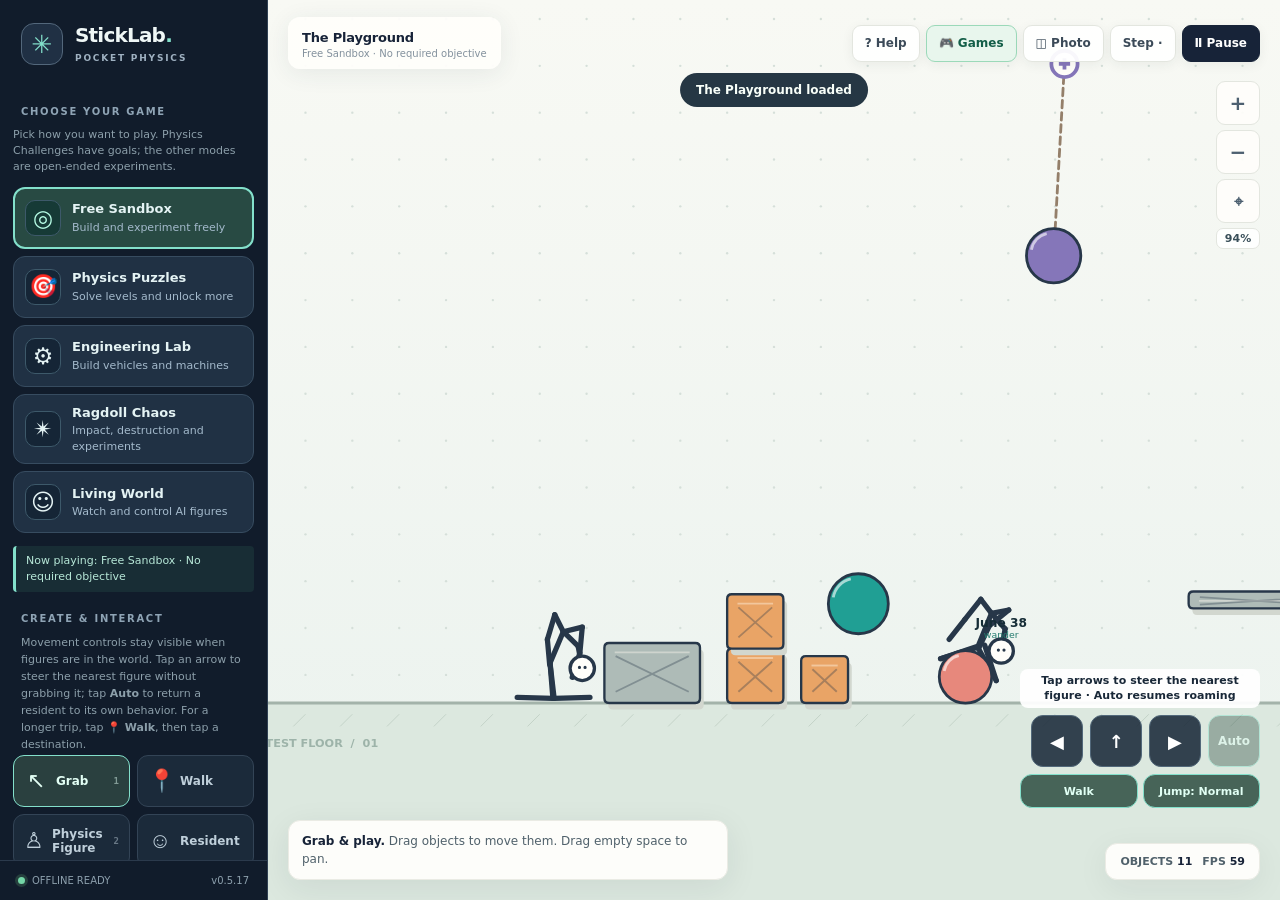
==== commit b82a9ba0: "StickLab v0.5.17: pace controls and spring pads" ====
--- a/src/index.html
+++ b/src/index.html
@@ -14,7 +14,7 @@
 <p id="gameModeStatus" class="game-mode-status" aria-live="polite">Now playing: Free Sandbox · No required objective</p>
 <div class="eyebrow">Create &amp; interact</div><p class="fineprint">Movement controls stay visible when figures are in the world. Tap an arrow to steer the nearest figure without grabbing it; tap <b>Auto</b> to return a resident to its own behavior. For a longer trip, tap <b>📍 Walk</b>, then tap a destination.</p><div class="tool-grid" id="toolGrid">
 <button class="tool active" data-tool="grab" aria-pressed="true"><span class="glyph">↖</span>Grab <kbd>1</kbd></button><button class="tool walk-tool" data-tool="goto" aria-pressed="false"><span class="glyph">📍</span>Walk</button><button class="tool" data-tool="figure" title="Physical stick figure that can be dragged, pushed, attached or walked"><span class="glyph">♙</span>Physics Figure <kbd>2</kbd></button><button class="tool" data-tool="living"><span class="glyph">☺</span>Resident</button>
-<button class="tool" data-tool="box"><span class="glyph">▣</span>Box <kbd>3</kbd></button><button class="tool" data-tool="ball"><span class="glyph">●</span>Ball <kbd>4</kbd></button>
+<button class="tool" data-tool="box"><span class="glyph">▣</span>Box <kbd>3</kbd></button><button class="tool" data-tool="springpad" title="Fixed physical pad that launches anything landing on it"><span class="glyph">↟</span>Spring Pad</button><button class="tool" data-tool="ball"><span class="glyph">●</span>Ball <kbd>4</kbd></button>
 <button class="tool" data-tool="anchor"><span class="glyph">⊕</span>Anchor <kbd>5</kbd></button><button class="tool" data-tool="rope"><span class="glyph">⌁</span>Rope <kbd>6</kbd></button>
 <button class="tool" data-tool="spring"><span class="glyph">〽</span>Spring <kbd>7</kbd></button><button class="tool" data-tool="hinge"><span class="glyph">⚙</span>Hinge <kbd>9</kbd></button><button class="tool" data-tool="detach"><span class="glyph">✂</span>Detach</button><button class="tool" data-tool="wheel"><span class="glyph">◉</span>Wheel</button><button class="tool" data-tool="cart"><span class="glyph">▰</span>Motor Cart</button><button class="tool" data-tool="motor"><span class="glyph">⚡</span>Motor</button><button class="tool" data-tool="erase"><span class="glyph">⌫</span>Erase <kbd>8</kbd></button></div>
 <div class="eyebrow">Living figures</div>
@@ -28,15 +28,15 @@
 <div class="eyebrow">Performance</div><select id="quality" aria-label="Performance profile"><option value="auto">Auto / adaptive</option><option value="eco">Eco / older devices</option><option value="standard">Standard</option><option value="high">High fidelity</option></select>
 <div class="eyebrow">World management</div><div class="togglebar"><button class="smallbtn" id="snapshotMenu">Save picture</button></div><label class="form-row" for="saveSlot">Save slot</label><select id="saveSlot" aria-label="Choose world save slot"><option value="1">Slot 1 (v0.1/v0.2 compatible)</option><option value="2">Slot 2</option><option value="3">Slot 3</option></select><div class="togglebar"><button class="smallbtn" id="save">Save</button><button class="smallbtn" id="load">Load</button><button class="smallbtn" id="export">Export</button></div><div class="togglebar"><button class="smallbtn" id="import">Import</button><button class="smallbtn" id="undo">Undo</button><button class="smallbtn" id="reset">Clear</button></div><input type="file" class="hidden" id="fileInput" accept=".json,application/json">
 <p class="fineprint">Tap to create. Build carts, motors, and breakable structures. Tap the movement arrows to steer the nearest figure without grabbing; Auto returns residents to their own behavior. Rope/spring/hinge: tap two objects. Detach: tap a connection or purple anchor to release it; Pin makes new fixed anchors anywhere. Residents explore, dodge hazards and help push or operate nearby objects. Walk assigns a longer destination. Drag the empty world to pan; pinch to zoom.</p>
-</div><footer class="side-foot"><i class="dot"></i> OFFLINE READY <span style="margin-left:auto">v0.5.16</span></footer></aside>
+</div><footer class="side-foot"><i class="dot"></i> OFFLINE READY <span style="margin-left:auto">v0.5.17</span></footer></aside>
 <main class="stage" id="stage"><canvas id="canvas" aria-label="Interactive physics sandbox world"></canvas>
 <div class="topbar"><div class="world-chip"><b id="worldTitle">The Playground</b><p id="subTitle">Everything is an experiment.</p></div><div class="top-actions"><button class="action iconbutton mobilemenu hidden" id="openMenu" aria-label="Open tools">☰</button><button class="action desktop" id="help">? Help</button><button class="action challenge-action" id="challengeAction" type="button" aria-label="Choose a game type">🎮 Games</button><button class="action desktop" id="snapshot" title="Save scene picture">◫ <span class="desktopword">Photo</span></button><button class="action" id="step" title="Advance one physics step">Step ·</button><button class="action main" id="pause">Ⅱ Pause</button></div></div>
 <div class="mission-objective hidden" id="missionObjective" role="status" aria-live="polite"></div>
 <div class="zoom" role="group" aria-label="Camera zoom and position"><button type="button" id="zoomIn" aria-label="Zoom in">+</button><button type="button" id="zoomOut" aria-label="Zoom out">−</button><button type="button" id="recenter" aria-label="Recenter camera" style="font-size:16px">⌖</button><span class="camera-feedback" id="cameraFeedback" aria-live="polite">100%</span></div>
 <div id="notice" class="notice" role="status" aria-live="polite"></div>
 <div class="status"><div class="hint" id="hint"><b>Grab &amp; play.</b> Drag objects, or choose a tool to create something.</div><div class="counter"><div>OBJECTS <span id="objectCount">0</span></div><div>FPS <span id="fps">60</span></div></div></div>
-<div class="controlpad" id="controlpad" role="group" aria-label="Figure movement controls"><span class="control-label" id="controlHint" role="status">Tap an arrow to steer the nearest figure</span><button type="button" data-hold="left" aria-label="Move nearest figure left">◀</button><button type="button" data-hold="jump" aria-label="Jump nearest figure">↑</button><button type="button" data-hold="right" aria-label="Move nearest figure right">▶</button><button type="button" id="releaseControlMobile" aria-label="Auto: return resident to its own behavior" title="Auto · return the resident to autonomous behavior">Auto</button></div>
-<div class="mobiletools" id="mobileTools"><button data-tool="grab" class="active"><em>↖</em>Grab</button><button data-tool="goto" aria-label="Walk to a point"><em>📍</em>Walk</button><button type="button" id="unhookMobile" aria-label="Unhook a stick figure from ropes" title="Free a figure from external ropes and hinges"><em>✂</em>Unhook</button><button data-tool="figure" aria-label="Add a physics stick figure" title="Place a physical stick figure"><em>♙</em>Physics</button><button data-tool="living"><em>☺</em>Resident</button><button data-tool="box"><em>▣</em>Box</button><button data-tool="ball"><em>●</em>Ball</button><button data-tool="anchor"><em>⊕</em>Pin</button><button data-tool="rope"><em>⌁</em>Rope</button><button data-tool="spring"><em>〽</em>Spring</button><button data-tool="hinge"><em>⚙</em>Hinge</button><button data-tool="detach"><em>✂</em>Detach</button><button data-tool="wheel"><em>◉</em>Wheel</button><button data-tool="cart"><em>▰</em>Cart</button><button data-tool="motor"><em>⚡</em>Motor</button><button data-tool="erase"><em>⌫</em>Erase</button></div>
+<div class="controlpad" id="controlpad" role="group" aria-label="Figure movement controls"><span class="control-label" id="controlHint" role="status">Tap an arrow to steer the nearest figure</span><button type="button" data-hold="left" aria-label="Move nearest figure left">◀</button><button type="button" data-hold="jump" aria-label="Jump nearest figure">↑</button><button type="button" data-hold="right" aria-label="Move nearest figure right">▶</button><button type="button" id="releaseControlMobile" aria-label="Auto: return resident to its own behavior" title="Auto · return the resident to autonomous behavior">Auto</button><div class="control-options"><button type="button" id="paceControl" aria-label="Change walking pace" title="Cycle walk, run and sprint">Walk</button><button type="button" id="jumpBoostControl" aria-label="Toggle stronger jump" title="Toggle stronger grounded jumps">Jump: Normal</button></div></div>
+<div class="mobiletools" id="mobileTools"><button data-tool="grab" class="active"><em>↖</em>Grab</button><button data-tool="goto" aria-label="Walk to a point"><em>📍</em>Walk</button><button type="button" id="unhookMobile" aria-label="Unhook a stick figure from ropes" title="Free a figure from external ropes and hinges"><em>✂</em>Unhook</button><button data-tool="figure" aria-label="Add a physics stick figure" title="Place a physical stick figure"><em>♙</em>Physics</button><button data-tool="living"><em>☺</em>Resident</button><button data-tool="box"><em>▣</em>Box</button><button data-tool="springpad" title="Place a bounce pad"><em>↟</em>Spring Pad</button><button data-tool="ball"><em>●</em>Ball</button><button data-tool="anchor"><em>⊕</em>Pin</button><button data-tool="rope"><em>⌁</em>Rope</button><button data-tool="spring"><em>〽</em>Spring</button><button data-tool="hinge"><em>⚙</em>Hinge</button><button data-tool="detach"><em>✂</em>Detach</button><button data-tool="wheel"><em>◉</em>Wheel</button><button data-tool="cart"><em>▰</em>Cart</button><button data-tool="motor"><em>⚡</em>Motor</button><button data-tool="erase"><em>⌫</em>Erase</button></div>
 <section id="puzzlePicker" class="puzzle-picker hidden" role="dialog" aria-modal="true" aria-hidden="true" aria-labelledby="puzzlePickerTitle">
 <div class="puzzle-picker-panel">
 <div class="puzzle-picker-top">
--- a/src/style.css
+++ b/src/style.css
@@ -174,3 +174,8 @@
  .side:not(.open){pointer-events:none}
  .side.open{pointer-events:auto}
 }
+
+/* Pace and jump options in the persistent figure controller. */
+.controlpad .control-options{display:flex;flex-basis:100%;gap:5px}
+.controlpad .control-options button{flex:1;width:auto;min-width:0;height:34px;min-height:34px;padding:0 5px;font-size:11px;background:#315044dd;border-color:#83e0cb;color:#e1fff4;white-space:nowrap}
+.controlpad .control-options button[aria-pressed="true"]{background:#176c5a}
